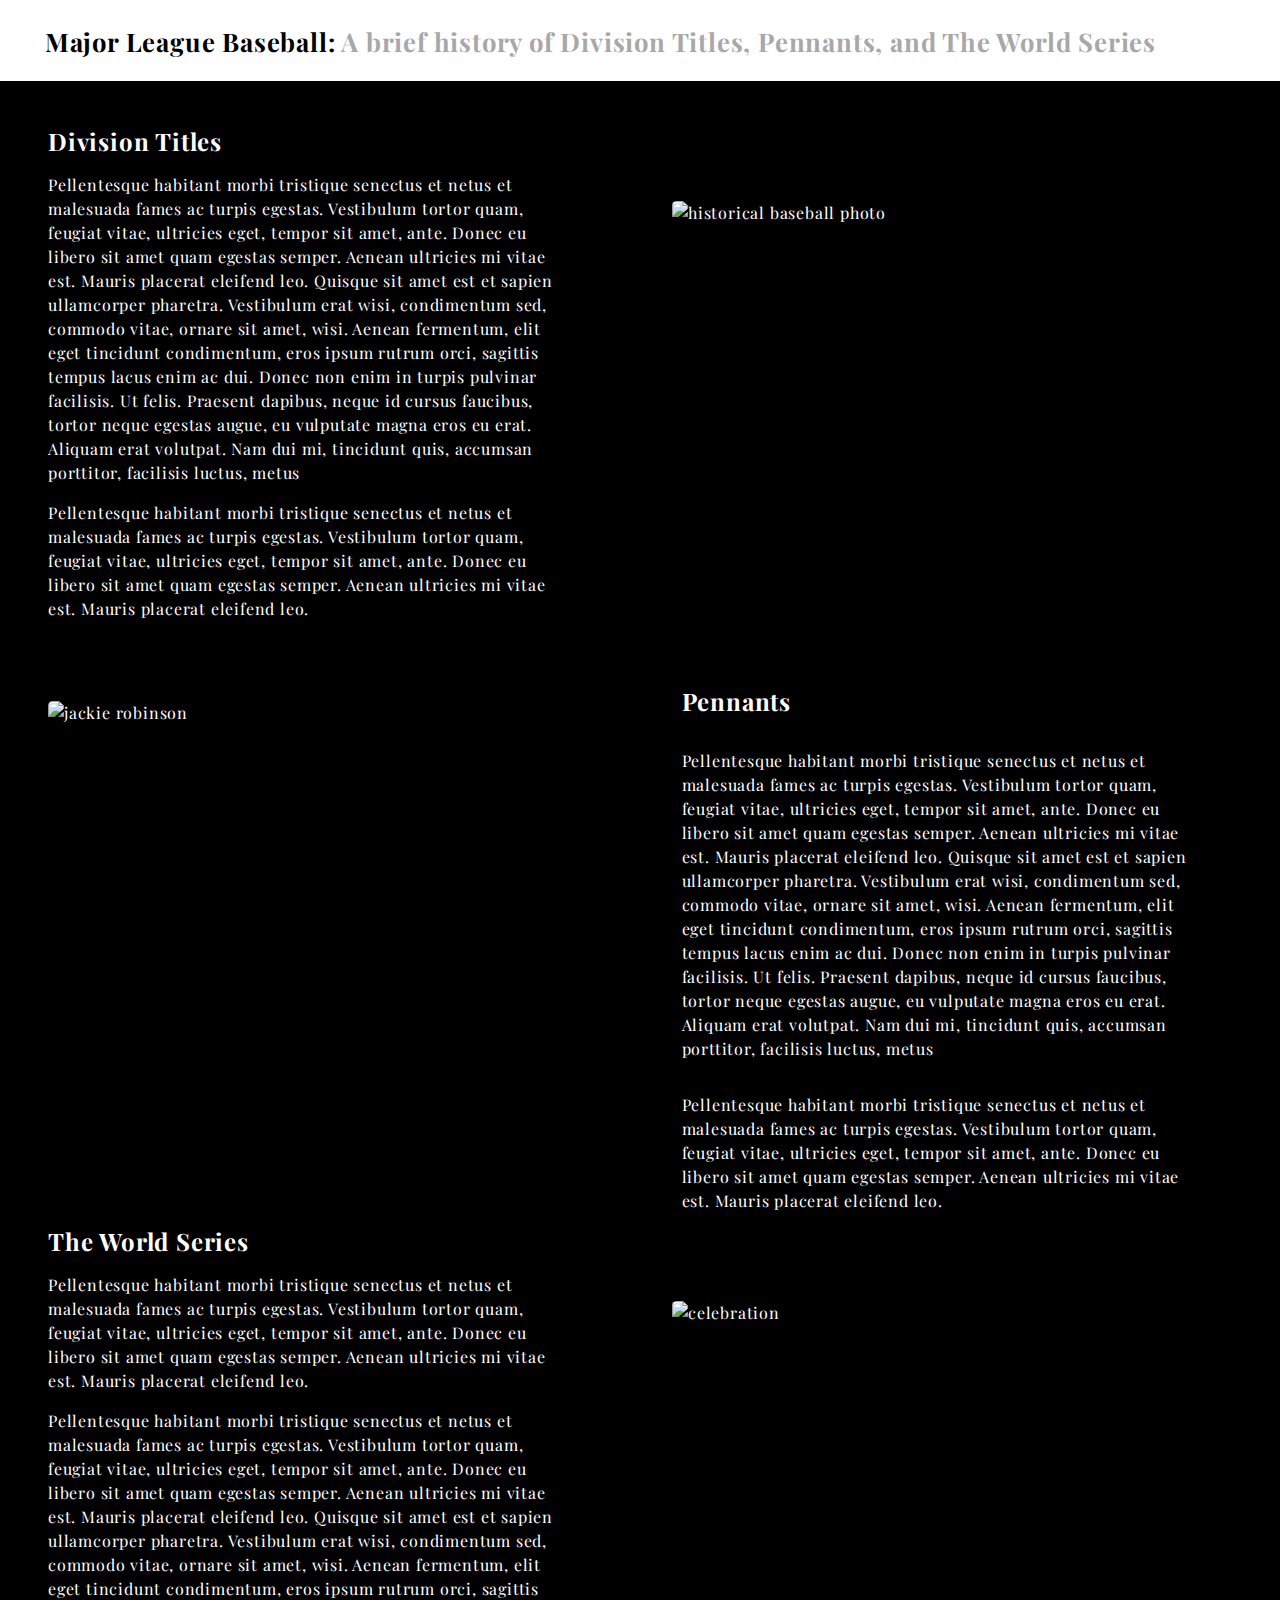
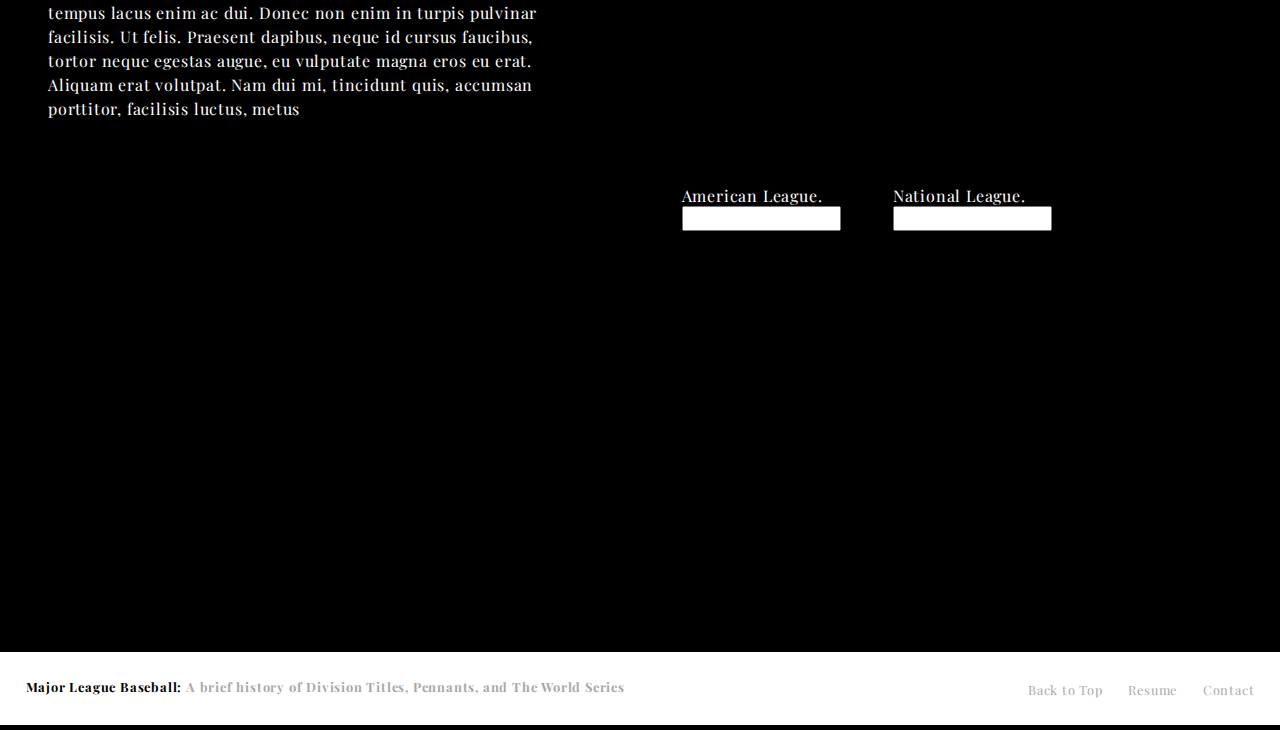
==== mlb.html @ 856fcff3 "jquery works" ====
<!DOCTYPE html>
<html>
  <head>
    <title>Mlb A brief history</title>
    <link rel='stylesheet' href='css/normalize.css'>
    <link href='http://fonts.googleapis.com/css?family=Playfair+Display' rel='stylesheet' type='text/css'>
    <link rel='stylesheet' href='css/style.css'>
  </head>
  <body>
    <header id='top'>
      <h1>Major League Baseball: <span>A brief history of Division Titles, Pennants, and The World Series</span></h1>
    </header>
    <main>
      <section id='division'>
        <img class='align-right' src='http://static.businessinsider.com/image/4ffb1840ecad041549000007/image.jpg' alt='historical baseball photo'>
        <h2>Division Titles</h2>
        <p>Pellentesque habitant morbi tristique senectus et netus et malesuada fames ac turpis egestas. Vestibulum tortor quam, feugiat vitae, ultricies eget, tempor sit amet, ante. Donec eu libero sit amet quam egestas semper. Aenean ultricies mi vitae est. Mauris placerat eleifend leo. Quisque sit amet est et sapien ullamcorper pharetra. Vestibulum erat wisi, condimentum sed, commodo vitae, ornare sit amet, wisi. Aenean fermentum, elit eget tincidunt condimentum, eros ipsum rutrum orci, sagittis tempus lacus enim ac dui. Donec non enim in turpis pulvinar facilisis. Ut felis. Praesent dapibus, neque id cursus faucibus, tortor neque egestas augue, eu vulputate magna eros eu erat. Aliquam erat volutpat. Nam dui mi, tincidunt quis, accumsan porttitor, facilisis luctus, metus</p>
        <p>Pellentesque habitant morbi tristique senectus et netus et malesuada fames ac turpis egestas. Vestibulum tortor quam, feugiat vitae, ultricies eget, tempor sit amet, ante. Donec eu libero sit amet quam egestas semper. Aenean ultricies mi vitae est. Mauris placerat eleifend leo.</p>

      </section>
      <section id='pennant'>
        <img class='align-left' src='http://padresteve.files.wordpress.com/2010/01/jackie-robinson-stealing-home.jpg' alt='jackie robinson'>
        <h2>Pennants</h2>
        <p>Pellentesque habitant morbi tristique senectus et netus et malesuada fames ac turpis egestas. Vestibulum tortor quam, feugiat vitae, ultricies eget, tempor sit amet, ante. Donec eu libero sit amet quam egestas semper. Aenean ultricies mi vitae est. Mauris placerat eleifend leo. Quisque sit amet est et sapien ullamcorper pharetra. Vestibulum erat wisi, condimentum sed, commodo vitae, ornare sit amet, wisi. Aenean fermentum, elit eget tincidunt condimentum, eros ipsum rutrum orci, sagittis tempus lacus enim ac dui. Donec non enim in turpis pulvinar facilisis. Ut felis. Praesent dapibus, neque id cursus faucibus, tortor neque egestas augue, eu vulputate magna eros eu erat. Aliquam erat volutpat. Nam dui mi, tincidunt quis, accumsan porttitor, facilisis luctus, metus</p>
        <p>Pellentesque habitant morbi tristique senectus et netus et malesuada fames ac turpis egestas. Vestibulum tortor quam, feugiat vitae, ultricies eget, tempor sit amet, ante. Donec eu libero sit amet quam egestas semper. Aenean ultricies mi vitae est. Mauris placerat eleifend leo.</p>
      </section>
      <section id='series'>
        <img class='align-right' src='http://4.bp.blogspot.com/-RtaQOHAIdxI/UPjw9ChquQI/AAAAAAAAJlo/3IAEhrpZm4Q/s1600/628x471.jpg' alt='celebration'>
        <h2>The World Series</h2>
        <p>Pellentesque habitant morbi tristique senectus et netus et malesuada fames ac turpis egestas. Vestibulum tortor quam, feugiat vitae, ultricies eget, tempor sit amet, ante. Donec eu libero sit amet quam egestas semper. Aenean ultricies mi vitae est. Mauris placerat eleifend leo.</p>
        <p>Pellentesque habitant morbi tristique senectus et netus et malesuada fames ac turpis egestas. Vestibulum tortor quam, feugiat vitae, ultricies eget, tempor sit amet, ante. Donec eu libero sit amet quam egestas semper. Aenean ultricies mi vitae est. Mauris placerat eleifend leo. Quisque sit amet est et sapien ullamcorper pharetra. Vestibulum erat wisi, condimentum sed, commodo vitae, ornare sit amet, wisi. Aenean fermentum, elit eget tincidunt condimentum, eros ipsum rutrum orci, sagittis tempus lacus enim ac dui. Donec non enim in turpis pulvinar facilisis. Ut felis. Praesent dapibus, neque id cursus faucibus, tortor neque egestas augue, eu vulputate magna eros eu erat. Aliquam erat volutpat. Nam dui mi, tincidunt quis, accumsan porttitor, facilisis luctus, metus</p>
      </section>
      <section id='pics'>
        <form id='nl'>
          <label>National League.</label>
          <select id='american' name='team'>
            <option id='seattleMariners' data-name='Seattle Mariners' value='Mariners'>Seattle Mariners</option>
            <option id='oaklandAthletics' data-name='Oakland Athletics' value='Athletics'>Oakland Athletics</option>
            <option id='laAngels' data-name='Los Angeles Angels' value='Angels'>Los Angeles Angels</option>
            <option id='houstonAstros' data-name='Houston Astros' value='Astros'>Houston Astros</option>
            <option id='texasRangers' value='Rangers' data-name='Texas Rangers'>Texas Rangers</option>
            <option data-name='Detroit Tigers' value='Tigers'>Detroit Tigers</option>
            <option data-name='Kansas City Royals' value='Royals'>Kansas City Royals</option>
            <option data-name='Chicago White Sox' value='White Sox'>Chicago White Sox</option>
            <option data-name='Cleveland Indians' value='Indians'>Cleveland Indians</option>
            <option data-name='Minnesota Twins' value='Twins'>Minnesota Twins</option>
            <option data-name='Boston Red Sox' value='Red Sox'>Boston Red Sox</option>
            <option data-name='New York Yankees' value='Yankees'>New York Yankees</option>
            <option data-name='Toronto Blue Jays' value='Blue Jays'>Toronto Blue Jays</option>
            <option data-name='Tampa Bay Rays' value='Rays'>Tampa Bay Rays</option>
            <option data-name='Baltimore Orioles' value='Orioles'>Baltimore Orioles</option>
          </select>
        </form>
        <form id='al'>
          <label>American League.</label>
          <select id='american' name='team'>
            <option id='seattleMariners' data-name='Seattle Mariners' value='Mariners'>Seattle Mariners</option>
            <option id='oaklandAthletics' data-name='Oakland Athletics' value='Athletics'>Oakland Athletics</option>
            <option id='laAngels' data-name='Los Angeles Angels' value='Angels'>Los Angeles Angels</option>
            <option id='houstonAstros' data-name='Houston Astros' value='Astros'>Houston Astros</option>
            <option id='texasRangers' value='Rangers' data-name='Texas Rangers'>Texas Rangers</option>
            <option data-name='Detroit Tigers' value='Tigers'>Detroit Tigers</option>
            <option data-name='Kansas City Royals' value='Royals'>Kansas City Royals</option>
            <option data-name='Chicago White Sox' value='White Sox'>Chicago White Sox</option>
            <option data-name='Cleveland Indians' value='Indians'>Cleveland Indians</option>
            <option data-name='Minnesota Twins' value='Twins'>Minnesota Twins</option>
            <option data-name='Boston Red Sox' value='Red Sox'>Boston Red Sox</option>
            <option data-name='New York Yankees' value='Yankees'>New York Yankees</option>
            <option data-name='Toronto Blue Jays' value='Blue Jays'>Toronto Blue Jays</option>
            <option data-name='Tampa Bay Rays' value='Rays'>Tampa Bay Rays</option>
            <option data-name='Baltimore Orioles' value='Orioles'>Baltimore Orioles</option>
          </select>
        </form>
        <div><p class='textfield'></p></div>
      </section>
    </main>
    <footer>
      <h4><span>Major League Baseball:</span> A brief history of Division Titles, Pennants, and The World Series</h4>
      <ul>
        <li><a href='mailto:mcgough.dan@gmail.com'>Contact</a></li>
        <li><a href=''>Resume</a></li>
        <li><a href='#top'>Back to Top</a></li>
      </ul>
    </footer>
    <script src='jquery/jquery-1.11.2.js'></script>
    <script src='js/mlb.js'></script>
  </body>
</html?
---- css/style.css ----
* {
  box-sizing: border-box;
}

body {
  background-color: black;
  font-family: 'Playfair Display', serif;
  color: white;
  letter-spacing: .05em;
}

/* Header */

header {

  background-color: white;
  color: black;
  width: 100%;
  /*text-align: center;*/
  padding: .5em 0 0.5em 1.5em;
  font-size: .8em;
}
header h1 {
  padding-left: 1em;
}
span {
  color: #a7a8aa;
}

/* Main Sections */

#division,
#pennant,
#series {
  width: 90%;
  margin: 3em 3em 0 3em;
  clear: both;
  line-height: 1.5em;
}
#division h2,
#division p,
#series h2,
#series p {
  width: 45%;
}
#pennant h2,
#pennant p {
  float: right;
  width: 45%;
}
img.align-right {
  height: 25em;
  width: 30em;
  border-radius: 1%;
  float: right;
  margin-right: 3em;
  position: relative;
  top: 4.5em;
}
img.align-left {
  height: 30em;
  width: 30em;
  border-radius: 1%;
  float: left;
  position: relative;
  top: 2em;
}

/* Main Form */

#pics {
  width: 90%;
  padding: 3em 3em 0 3em;
}
#nl,
#al {
  width: 20%;
  float: right;
  /*margin: 10em 10em 10em 10em;*/
}
.textfield {
  /*border: 1px solid white;*/
  color: white;
  height: 25em;
  width: 30em;
  padding-top: 5em;
  padding-left: 5em;
}

/* Footer */

footer {
  background-color: white;
  color: #a7a8aa;
  width: 100%;
  padding: .75em 0 1em 0;
  margin-top: 4em;
  font-size: .8em;
}
footer span {
  color: black;
}
footer h4 {
  width: 50%;
  margin-left: 2em;
  clear: both;

}
footer li {
  display: inline;
  list-style: none;
  margin-right: 2em;
  float: right;
  position: relative;
  bottom: 2.5em;
}
footer a {
  text-decoration: none;
  color: #a7a8aa;
}
footer a:hover {
  color: black;
}
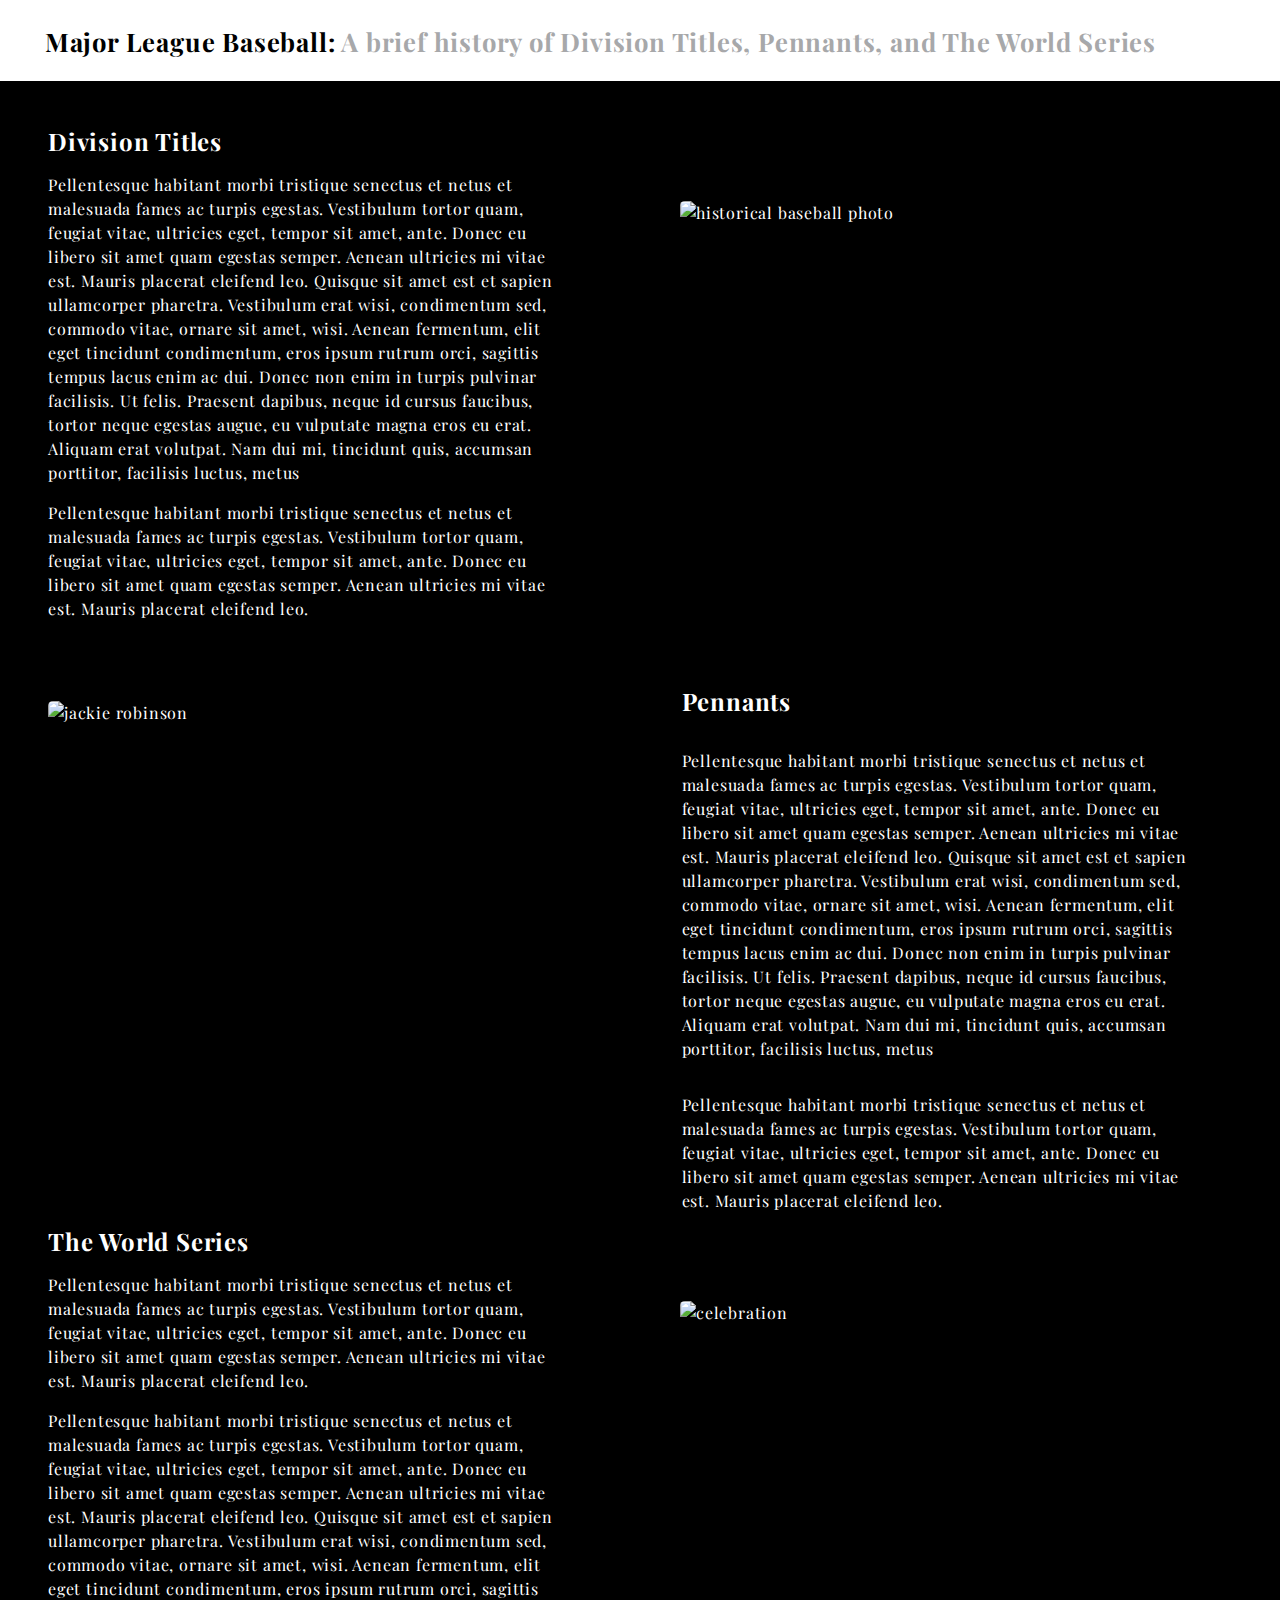
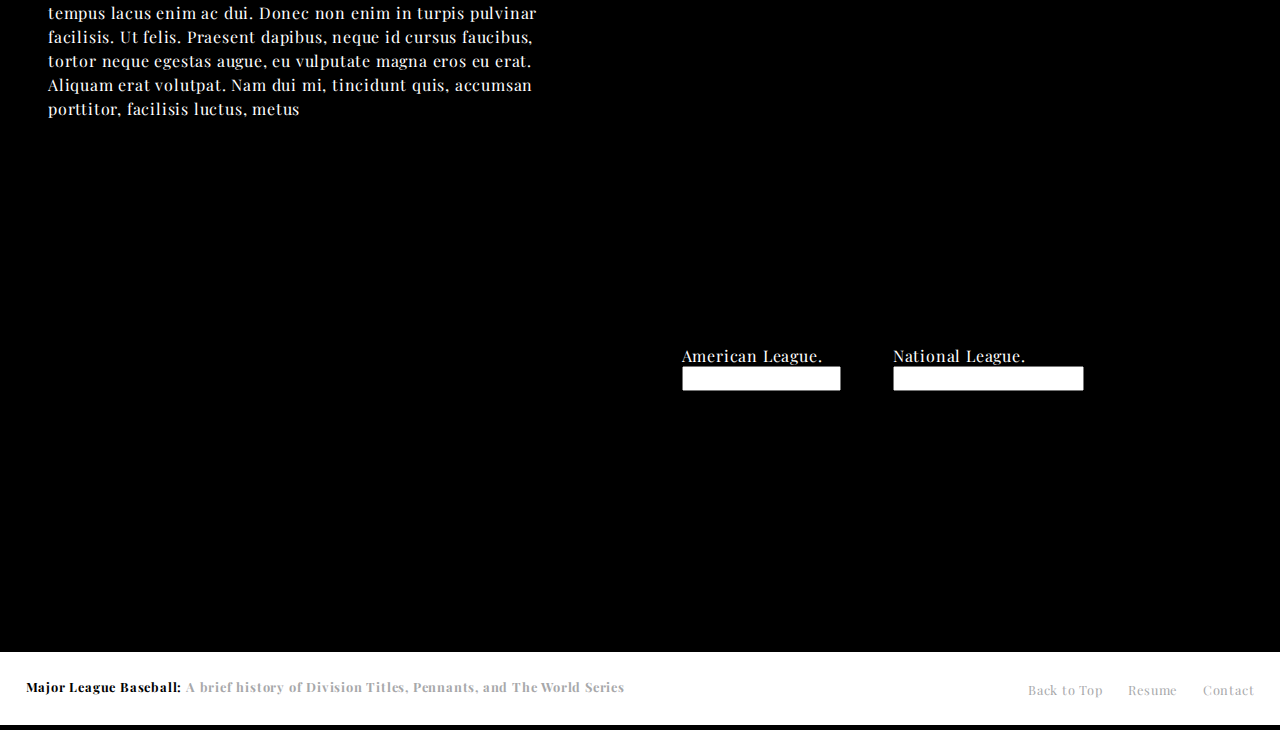
==== commit 6bdae0e5: "Jquery works,Teams added" ====
--- a/mlb.html
+++ b/mlb.html
@@ -33,22 +33,22 @@
       <section id='pics'>
         <form id='nl'>
           <label>National League.</label>
-          <select id='american' name='team'>
-            <option id='seattleMariners' data-name='Seattle Mariners' value='Mariners'>Seattle Mariners</option>
-            <option id='oaklandAthletics' data-name='Oakland Athletics' value='Athletics'>Oakland Athletics</option>
-            <option id='laAngels' data-name='Los Angeles Angels' value='Angels'>Los Angeles Angels</option>
-            <option id='houstonAstros' data-name='Houston Astros' value='Astros'>Houston Astros</option>
-            <option id='texasRangers' value='Rangers' data-name='Texas Rangers'>Texas Rangers</option>
-            <option data-name='Detroit Tigers' value='Tigers'>Detroit Tigers</option>
-            <option data-name='Kansas City Royals' value='Royals'>Kansas City Royals</option>
-            <option data-name='Chicago White Sox' value='White Sox'>Chicago White Sox</option>
-            <option data-name='Cleveland Indians' value='Indians'>Cleveland Indians</option>
-            <option data-name='Minnesota Twins' value='Twins'>Minnesota Twins</option>
-            <option data-name='Boston Red Sox' value='Red Sox'>Boston Red Sox</option>
-            <option data-name='New York Yankees' value='Yankees'>New York Yankees</option>
-            <option data-name='Toronto Blue Jays' value='Blue Jays'>Toronto Blue Jays</option>
-            <option data-name='Tampa Bay Rays' value='Rays'>Tampa Bay Rays</option>
-            <option data-name='Baltimore Orioles' value='Orioles'>Baltimore Orioles</option>
+          <select id='national' name='team'>
+            <option data-name='Los Angeles Dodgers' value='Dodgers'>Los Angeles Dodgers</option>
+            <option data-name='San Francisco Giants' value='Giants'>San Francisco Giants</option>
+            <option data-name='San Diego Pagres' value='Padres'>San Diego Padres</option>
+            <option data-name='Arizona Diamondbacks' value='Diamonbacks'>Arizona Diamondbacks</option>
+            <option data-name='Colorado Rockies' value='Rockies'>Colorado Rockies</option>
+            <option data-name='St Louis Cardinals' value='Cardinals'>St Louis Cardinals</option>
+            <option data-name='Milwaukee Brewers' value='Brewers'>Milwaukee Brewers</option>
+            <option data-name='Chicago Cubs' value='Cubs'>Chicago Cubs</option>
+            <option data-name='Cincinnatee Reds' value='Reds'>Cincinnatee Reds</option>
+            <option data-name='Pittsburgh Pirates' value='Pirates'>Pittsburgh Pirates</option>
+            <option data-name='Washington Nationals' value='Nationals'>Washington Nationals</option>
+            <option data-name='New York Mets' value='Mets'>New York Mets</option>
+            <option data-name='Atlanta Braves' value='Braves'>Atlanta Braves</option>
+            <option data-name='Philadelphia Phillies' value='Phillies'>Philadelphia Phillies</option>
+            <option data-name='Miami Marlins' value='Marlins'>Miami Marlins</option>
           </select>
         </form>
         <form id='al'>
@@ -66,7 +66,7 @@
             <option data-name='Minnesota Twins' value='Twins'>Minnesota Twins</option>
             <option data-name='Boston Red Sox' value='Red Sox'>Boston Red Sox</option>
             <option data-name='New York Yankees' value='Yankees'>New York Yankees</option>
-            <option data-name='Toronto Blue Jays' value='Blue Jays'>Toronto Blue Jays</option>
+            <option data-name='Atlanta Braves' value='Braves'>Atlanta Braves</option>
             <option data-name='Tampa Bay Rays' value='Rays'>Tampa Bay Rays</option>
             <option data-name='Baltimore Orioles' value='Orioles'>Baltimore Orioles</option>
           </select>
--- a/css/style.css
+++ b/css/style.css
@@ -53,7 +53,7 @@
   width: 30em;
   border-radius: 1%;
   float: right;
-  margin-right: 3em;
+  margin-right: 2.5em;
   position: relative;
   top: 4.5em;
 }
@@ -75,11 +75,11 @@
 #nl,
 #al {
   width: 20%;
+  padding-top: 10em;
   float: right;
   /*margin: 10em 10em 10em 10em;*/
 }
 .textfield {
-  /*border: 1px solid white;*/
   color: white;
   height: 25em;
   width: 30em;
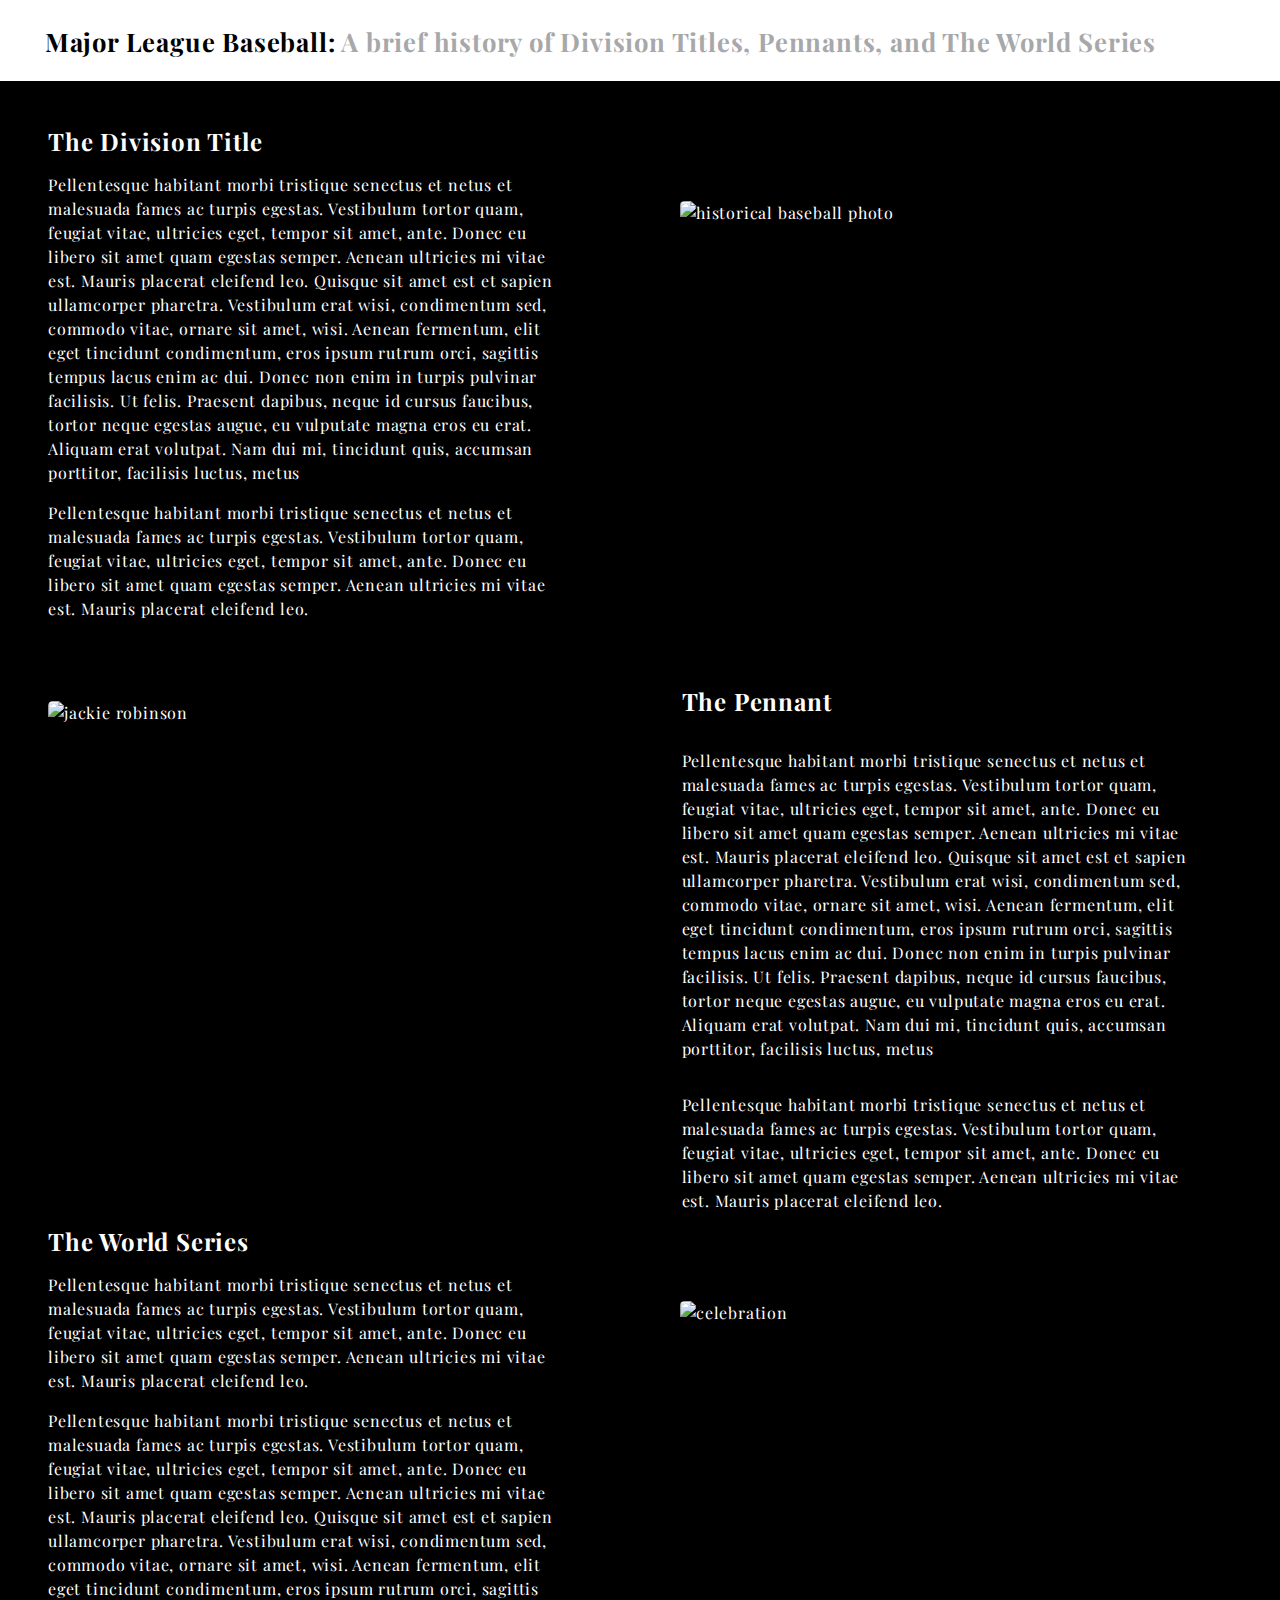
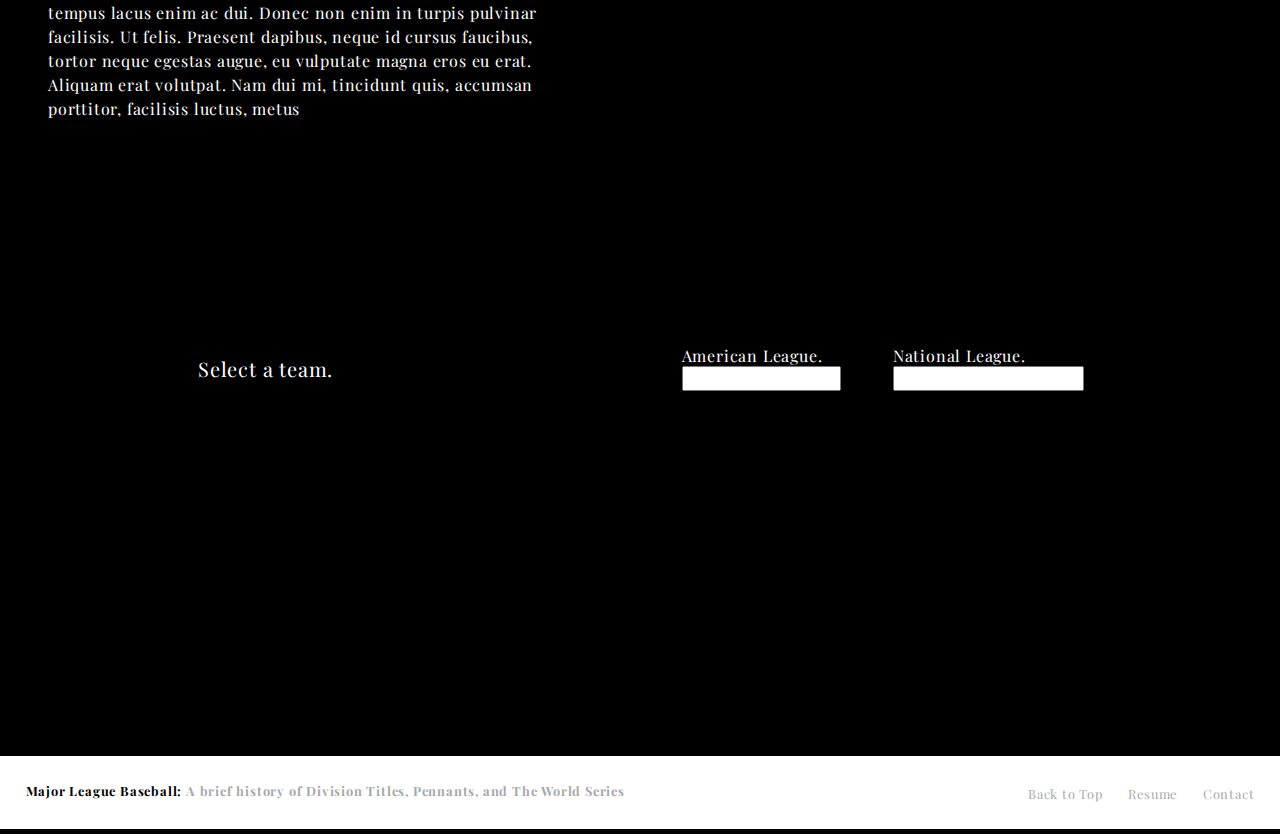
==== commit fb0386a6: "Finished, but not repsonsive and not imgs for jquery" ====
--- a/mlb.html
+++ b/mlb.html
@@ -13,14 +13,14 @@
     <main>
       <section id='division'>
         <img class='align-right' src='http://static.businessinsider.com/image/4ffb1840ecad041549000007/image.jpg' alt='historical baseball photo'>
-        <h2>Division Titles</h2>
+        <h2>The Division Title</h2>
         <p>Pellentesque habitant morbi tristique senectus et netus et malesuada fames ac turpis egestas. Vestibulum tortor quam, feugiat vitae, ultricies eget, tempor sit amet, ante. Donec eu libero sit amet quam egestas semper. Aenean ultricies mi vitae est. Mauris placerat eleifend leo. Quisque sit amet est et sapien ullamcorper pharetra. Vestibulum erat wisi, condimentum sed, commodo vitae, ornare sit amet, wisi. Aenean fermentum, elit eget tincidunt condimentum, eros ipsum rutrum orci, sagittis tempus lacus enim ac dui. Donec non enim in turpis pulvinar facilisis. Ut felis. Praesent dapibus, neque id cursus faucibus, tortor neque egestas augue, eu vulputate magna eros eu erat. Aliquam erat volutpat. Nam dui mi, tincidunt quis, accumsan porttitor, facilisis luctus, metus</p>
         <p>Pellentesque habitant morbi tristique senectus et netus et malesuada fames ac turpis egestas. Vestibulum tortor quam, feugiat vitae, ultricies eget, tempor sit amet, ante. Donec eu libero sit amet quam egestas semper. Aenean ultricies mi vitae est. Mauris placerat eleifend leo.</p>
 
       </section>
       <section id='pennant'>
         <img class='align-left' src='http://padresteve.files.wordpress.com/2010/01/jackie-robinson-stealing-home.jpg' alt='jackie robinson'>
-        <h2>Pennants</h2>
+        <h2>The Pennant</h2>
         <p>Pellentesque habitant morbi tristique senectus et netus et malesuada fames ac turpis egestas. Vestibulum tortor quam, feugiat vitae, ultricies eget, tempor sit amet, ante. Donec eu libero sit amet quam egestas semper. Aenean ultricies mi vitae est. Mauris placerat eleifend leo. Quisque sit amet est et sapien ullamcorper pharetra. Vestibulum erat wisi, condimentum sed, commodo vitae, ornare sit amet, wisi. Aenean fermentum, elit eget tincidunt condimentum, eros ipsum rutrum orci, sagittis tempus lacus enim ac dui. Donec non enim in turpis pulvinar facilisis. Ut felis. Praesent dapibus, neque id cursus faucibus, tortor neque egestas augue, eu vulputate magna eros eu erat. Aliquam erat volutpat. Nam dui mi, tincidunt quis, accumsan porttitor, facilisis luctus, metus</p>
         <p>Pellentesque habitant morbi tristique senectus et netus et malesuada fames ac turpis egestas. Vestibulum tortor quam, feugiat vitae, ultricies eget, tempor sit amet, ante. Donec eu libero sit amet quam egestas semper. Aenean ultricies mi vitae est. Mauris placerat eleifend leo.</p>
       </section>
@@ -30,19 +30,19 @@
         <p>Pellentesque habitant morbi tristique senectus et netus et malesuada fames ac turpis egestas. Vestibulum tortor quam, feugiat vitae, ultricies eget, tempor sit amet, ante. Donec eu libero sit amet quam egestas semper. Aenean ultricies mi vitae est. Mauris placerat eleifend leo.</p>
         <p>Pellentesque habitant morbi tristique senectus et netus et malesuada fames ac turpis egestas. Vestibulum tortor quam, feugiat vitae, ultricies eget, tempor sit amet, ante. Donec eu libero sit amet quam egestas semper. Aenean ultricies mi vitae est. Mauris placerat eleifend leo. Quisque sit amet est et sapien ullamcorper pharetra. Vestibulum erat wisi, condimentum sed, commodo vitae, ornare sit amet, wisi. Aenean fermentum, elit eget tincidunt condimentum, eros ipsum rutrum orci, sagittis tempus lacus enim ac dui. Donec non enim in turpis pulvinar facilisis. Ut felis. Praesent dapibus, neque id cursus faucibus, tortor neque egestas augue, eu vulputate magna eros eu erat. Aliquam erat volutpat. Nam dui mi, tincidunt quis, accumsan porttitor, facilisis luctus, metus</p>
       </section>
-      <section id='pics'>
+      <section id='champions'>
         <form id='nl'>
           <label>National League.</label>
           <select id='national' name='team'>
             <option data-name='Los Angeles Dodgers' value='Dodgers'>Los Angeles Dodgers</option>
             <option data-name='San Francisco Giants' value='Giants'>San Francisco Giants</option>
-            <option data-name='San Diego Pagres' value='Padres'>San Diego Padres</option>
+            <option data-name='San Diego Padres' value='Padres'>San Diego Padres</option>
             <option data-name='Arizona Diamondbacks' value='Diamonbacks'>Arizona Diamondbacks</option>
             <option data-name='Colorado Rockies' value='Rockies'>Colorado Rockies</option>
             <option data-name='St Louis Cardinals' value='Cardinals'>St Louis Cardinals</option>
             <option data-name='Milwaukee Brewers' value='Brewers'>Milwaukee Brewers</option>
             <option data-name='Chicago Cubs' value='Cubs'>Chicago Cubs</option>
-            <option data-name='Cincinnatee Reds' value='Reds'>Cincinnatee Reds</option>
+            <option data-name='Cincinnati Reds' value='Reds'>Cincinnati Reds</option>
             <option data-name='Pittsburgh Pirates' value='Pirates'>Pittsburgh Pirates</option>
             <option data-name='Washington Nationals' value='Nationals'>Washington Nationals</option>
             <option data-name='New York Mets' value='Mets'>New York Mets</option>
@@ -71,7 +71,9 @@
             <option data-name='Baltimore Orioles' value='Orioles'>Baltimore Orioles</option>
           </select>
         </form>
-        <div><p class='textfield'></p></div>
+        <div>
+          <p class='before'>Select a team.</p>
+        </div>
       </section>
     </main>
     <footer>
--- a/css/style.css
+++ b/css/style.css
@@ -27,7 +27,7 @@
   color: #a7a8aa;
 }
 
-/* Main Sections */
+/* Division, Pennant and Series Sections */
 
 #division,
 #pennant,
@@ -53,6 +53,7 @@
   width: 30em;
   border-radius: 1%;
   float: right;
+  padding-bottom: 2em;
   margin-right: 2.5em;
   position: relative;
   top: 4.5em;
@@ -66,9 +67,9 @@
   top: 2em;
 }
 
-/* Main Form */
+/* Champions Section */
 
-#pics {
+#champions {
   width: 90%;
   padding: 3em 3em 0 3em;
 }
@@ -77,14 +78,20 @@
   width: 20%;
   padding-top: 10em;
   float: right;
-  /*margin: 10em 10em 10em 10em;*/
 }
-.textfield {
+.before {
+  height: 25em;
+  width: 30em;
+  padding-top: 7.5em;
+  padding-left: 7.5em;
+  font-size: 1.25em;
+}
+.after {
   color: white;
   height: 25em;
   width: 30em;
-  padding-top: 5em;
-  padding-left: 5em;
+  padding-top: 3em;
+  padding-left: 1em;
 }
 
 /* Footer */
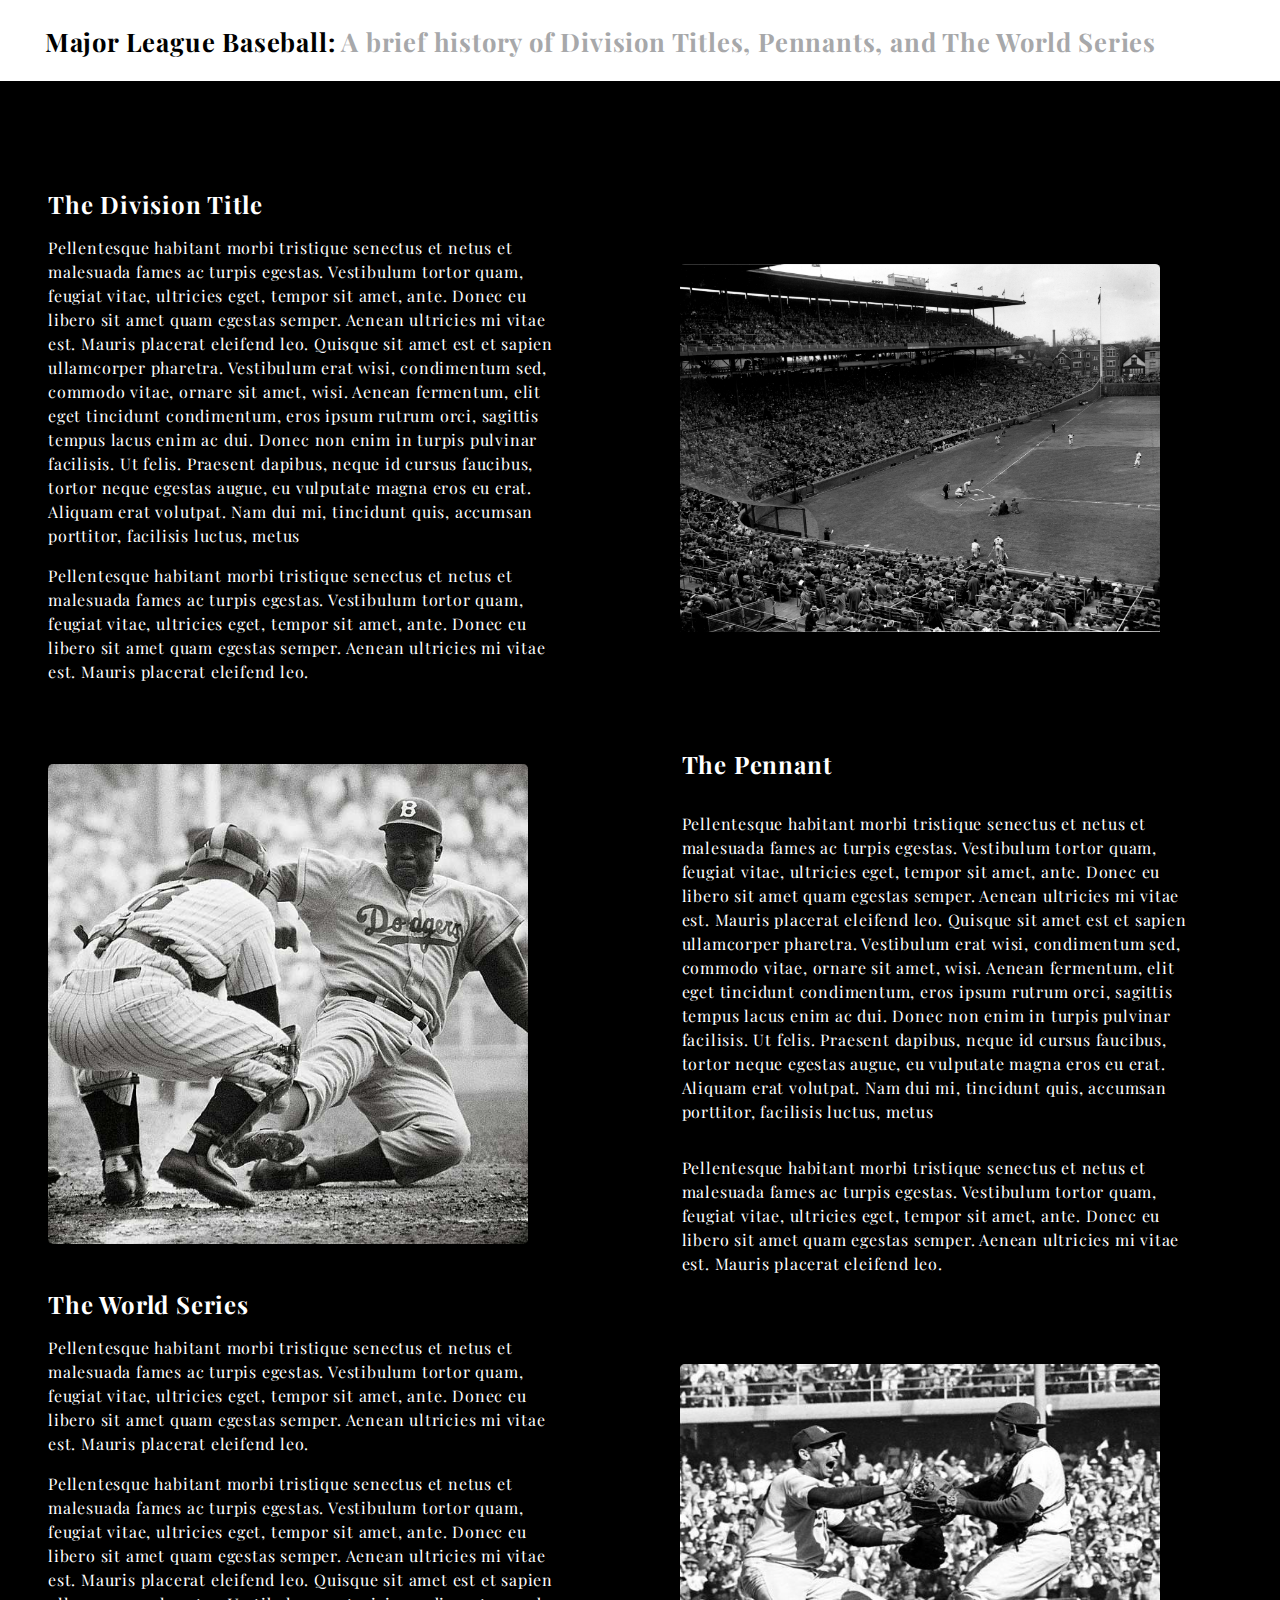
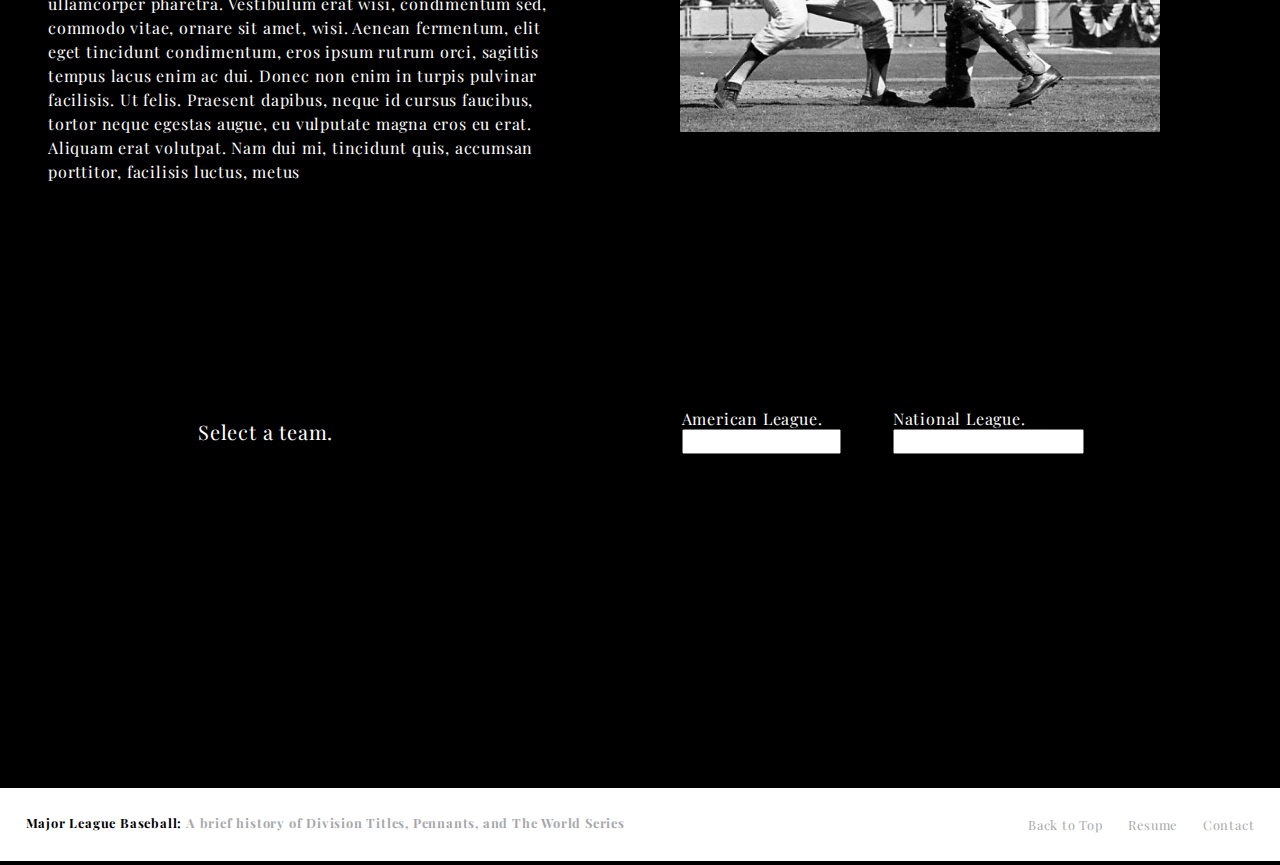
==== commit 2363683e: "Merge pull request #1 from mcgough/fixedheader" ====
--- a/mlb.html
+++ b/mlb.html
@@ -7,25 +7,25 @@
     <link rel='stylesheet' href='css/style.css'>
   </head>
   <body>
-    <header id='top'>
-      <h1>Major League Baseball: <span>A brief history of Division Titles, Pennants, and The World Series</span></h1>
+    <header>
+      <h1>Major League Baseball: <span>A brief history of <a href='#division'>Division Titles</a>, <a href='#pennant'>Pennants</a>, and <a href='#series'>The World Series</a></span></h1>
     </header>
     <main>
       <section id='division'>
-        <img class='align-right' src='http://static.businessinsider.com/image/4ffb1840ecad041549000007/image.jpg' alt='historical baseball photo'>
+        <img class='align-right' src='imgs/image.jpg' alt='historical baseball photo'>
         <h2>The Division Title</h2>
         <p>Pellentesque habitant morbi tristique senectus et netus et malesuada fames ac turpis egestas. Vestibulum tortor quam, feugiat vitae, ultricies eget, tempor sit amet, ante. Donec eu libero sit amet quam egestas semper. Aenean ultricies mi vitae est. Mauris placerat eleifend leo. Quisque sit amet est et sapien ullamcorper pharetra. Vestibulum erat wisi, condimentum sed, commodo vitae, ornare sit amet, wisi. Aenean fermentum, elit eget tincidunt condimentum, eros ipsum rutrum orci, sagittis tempus lacus enim ac dui. Donec non enim in turpis pulvinar facilisis. Ut felis. Praesent dapibus, neque id cursus faucibus, tortor neque egestas augue, eu vulputate magna eros eu erat. Aliquam erat volutpat. Nam dui mi, tincidunt quis, accumsan porttitor, facilisis luctus, metus</p>
         <p>Pellentesque habitant morbi tristique senectus et netus et malesuada fames ac turpis egestas. Vestibulum tortor quam, feugiat vitae, ultricies eget, tempor sit amet, ante. Donec eu libero sit amet quam egestas semper. Aenean ultricies mi vitae est. Mauris placerat eleifend leo.</p>
 
       </section>
       <section id='pennant'>
-        <img class='align-left' src='http://padresteve.files.wordpress.com/2010/01/jackie-robinson-stealing-home.jpg' alt='jackie robinson'>
+        <img class='align-left' src='imgs/jackie-robinson-stealing-home.jpg' alt='jackie robinson'>
         <h2>The Pennant</h2>
         <p>Pellentesque habitant morbi tristique senectus et netus et malesuada fames ac turpis egestas. Vestibulum tortor quam, feugiat vitae, ultricies eget, tempor sit amet, ante. Donec eu libero sit amet quam egestas semper. Aenean ultricies mi vitae est. Mauris placerat eleifend leo. Quisque sit amet est et sapien ullamcorper pharetra. Vestibulum erat wisi, condimentum sed, commodo vitae, ornare sit amet, wisi. Aenean fermentum, elit eget tincidunt condimentum, eros ipsum rutrum orci, sagittis tempus lacus enim ac dui. Donec non enim in turpis pulvinar facilisis. Ut felis. Praesent dapibus, neque id cursus faucibus, tortor neque egestas augue, eu vulputate magna eros eu erat. Aliquam erat volutpat. Nam dui mi, tincidunt quis, accumsan porttitor, facilisis luctus, metus</p>
         <p>Pellentesque habitant morbi tristique senectus et netus et malesuada fames ac turpis egestas. Vestibulum tortor quam, feugiat vitae, ultricies eget, tempor sit amet, ante. Donec eu libero sit amet quam egestas semper. Aenean ultricies mi vitae est. Mauris placerat eleifend leo.</p>
       </section>
       <section id='series'>
-        <img class='align-right' src='http://4.bp.blogspot.com/-RtaQOHAIdxI/UPjw9ChquQI/AAAAAAAAJlo/3IAEhrpZm4Q/s1600/628x471.jpg' alt='celebration'>
+        <img class='align-right' src='imgs/celebration.jpg' alt='celebration'>
         <h2>The World Series</h2>
         <p>Pellentesque habitant morbi tristique senectus et netus et malesuada fames ac turpis egestas. Vestibulum tortor quam, feugiat vitae, ultricies eget, tempor sit amet, ante. Donec eu libero sit amet quam egestas semper. Aenean ultricies mi vitae est. Mauris placerat eleifend leo.</p>
         <p>Pellentesque habitant morbi tristique senectus et netus et malesuada fames ac turpis egestas. Vestibulum tortor quam, feugiat vitae, ultricies eget, tempor sit amet, ante. Donec eu libero sit amet quam egestas semper. Aenean ultricies mi vitae est. Mauris placerat eleifend leo. Quisque sit amet est et sapien ullamcorper pharetra. Vestibulum erat wisi, condimentum sed, commodo vitae, ornare sit amet, wisi. Aenean fermentum, elit eget tincidunt condimentum, eros ipsum rutrum orci, sagittis tempus lacus enim ac dui. Donec non enim in turpis pulvinar facilisis. Ut felis. Praesent dapibus, neque id cursus faucibus, tortor neque egestas augue, eu vulputate magna eros eu erat. Aliquam erat volutpat. Nam dui mi, tincidunt quis, accumsan porttitor, facilisis luctus, metus</p>
@@ -54,11 +54,11 @@
         <form id='al'>
           <label>American League.</label>
           <select id='american' name='team'>
-            <option id='seattleMariners' data-name='Seattle Mariners' value='Mariners'>Seattle Mariners</option>
-            <option id='oaklandAthletics' data-name='Oakland Athletics' value='Athletics'>Oakland Athletics</option>
-            <option id='laAngels' data-name='Los Angeles Angels' value='Angels'>Los Angeles Angels</option>
-            <option id='houstonAstros' data-name='Houston Astros' value='Astros'>Houston Astros</option>
-            <option id='texasRangers' value='Rangers' data-name='Texas Rangers'>Texas Rangers</option>
+            <option data-name='Seattle Mariners' value='Mariners'>Seattle Mariners</option>
+            <option data-name='Oakland Athletics' value='Athletics'>Oakland Athletics</option>
+            <option data-name='Los Angeles Angels' value='Angels'>Los Angeles Angels</option>
+            <option data-name='Houston Astros' value='Astros'>Houston Astros</option>
+            <option value='Rangers' data-name='Texas Rangers'>Texas Rangers</option>
             <option data-name='Detroit Tigers' value='Tigers'>Detroit Tigers</option>
             <option data-name='Kansas City Royals' value='Royals'>Kansas City Royals</option>
             <option data-name='Chicago White Sox' value='White Sox'>Chicago White Sox</option>
@@ -81,7 +81,7 @@
       <ul>
         <li><a href='mailto:mcgough.dan@gmail.com'>Contact</a></li>
         <li><a href=''>Resume</a></li>
-        <li><a href='#top'>Back to Top</a></li>
+        <li><a href='#division'>Back to Top</a></li>
       </ul>
     </footer>
     <script src='jquery/jquery-1.11.2.js'></script>
--- a/css/style.css
+++ b/css/style.css
@@ -19,12 +19,21 @@
   /*text-align: center;*/
   padding: .5em 0 0.5em 1.5em;
   font-size: .8em;
+  position: fixed;
+  top: 0px;
+  z-index: 99;
 }
 header h1 {
   padding-left: 1em;
 }
 span {
   color: #a7a8aa;
+}
+
+/* Main */
+
+main {
+  margin-top: 12em;
 }
 
 /* Division, Pennant and Series Sections */
@@ -101,7 +110,7 @@
   color: #a7a8aa;
   width: 100%;
   padding: .75em 0 1em 0;
-  margin-top: 4em;
+  margin-top: 0em;
   font-size: .8em;
 }
 footer span {
@@ -121,11 +130,11 @@
   position: relative;
   bottom: 2.5em;
 }
-footer a {
+a {
   text-decoration: none;
   color: #a7a8aa;
 }
-footer a:hover {
+a:hover {
   color: black;
 }
 
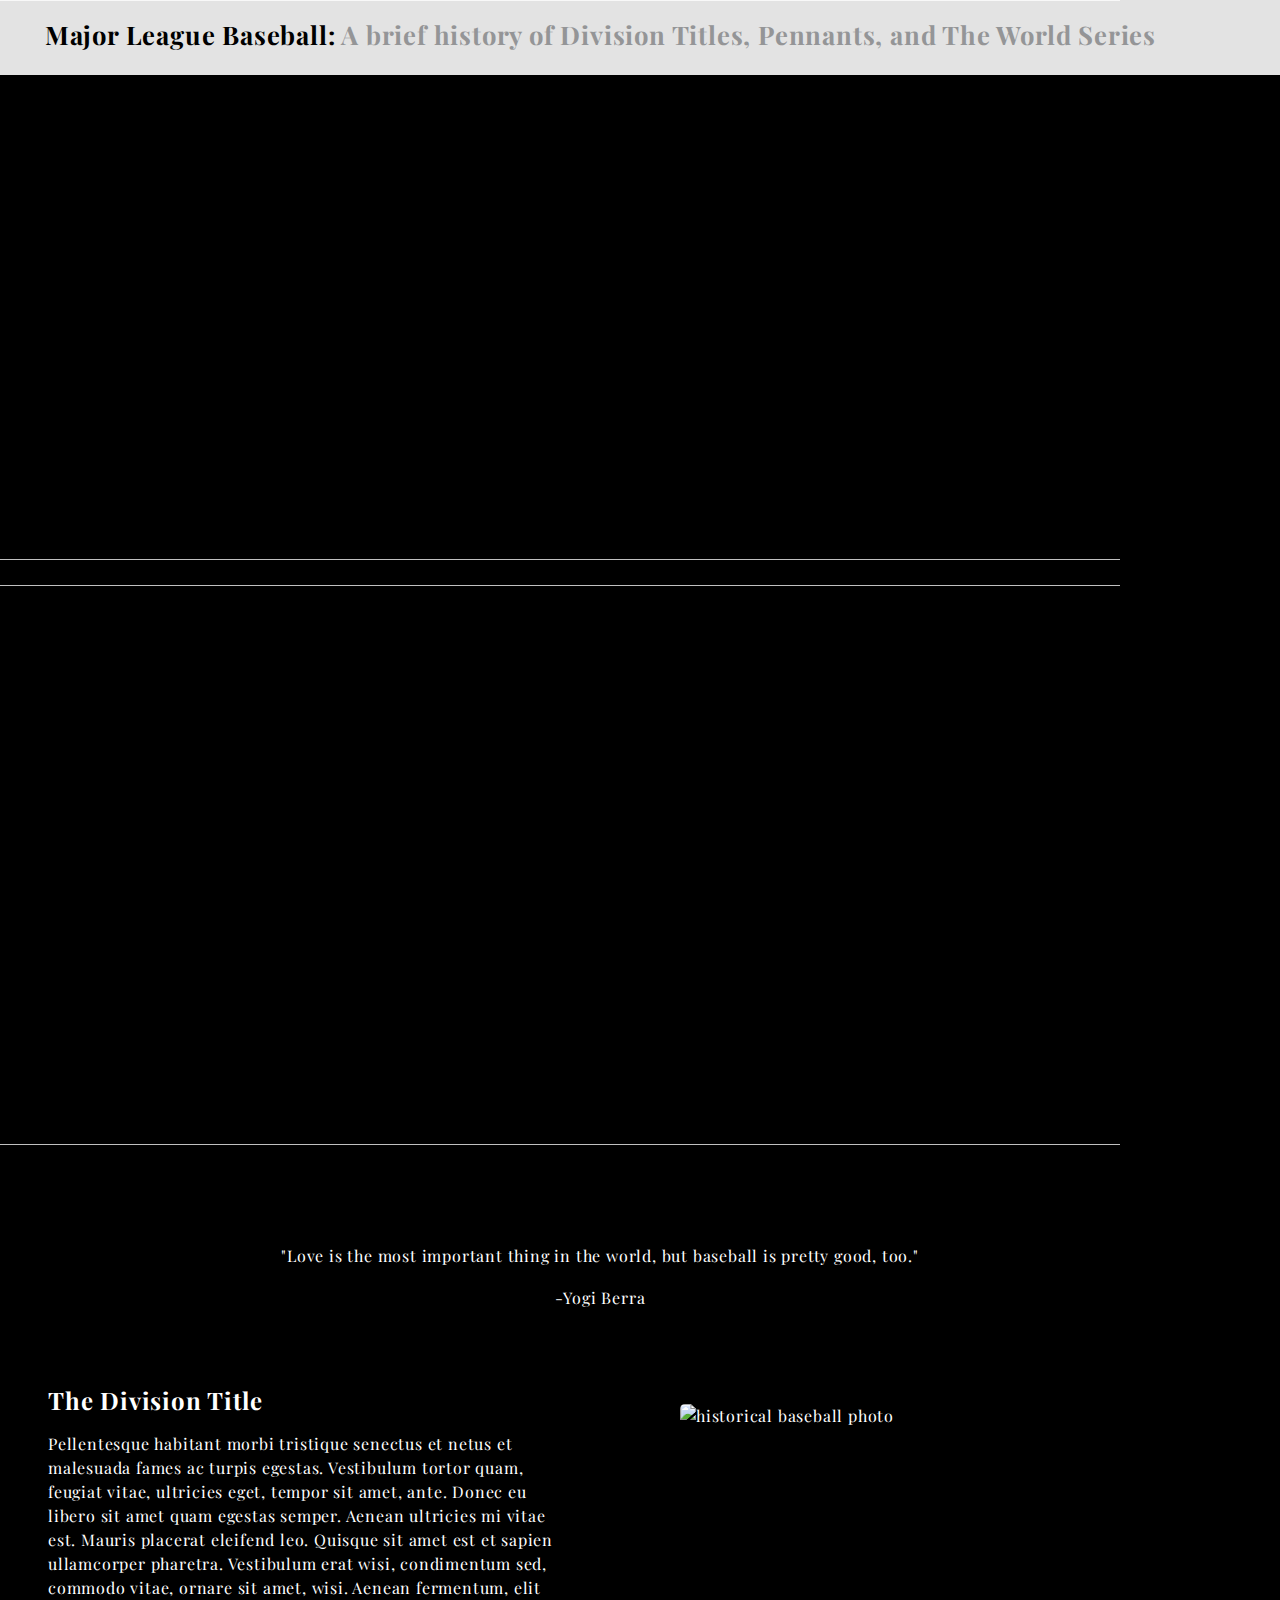
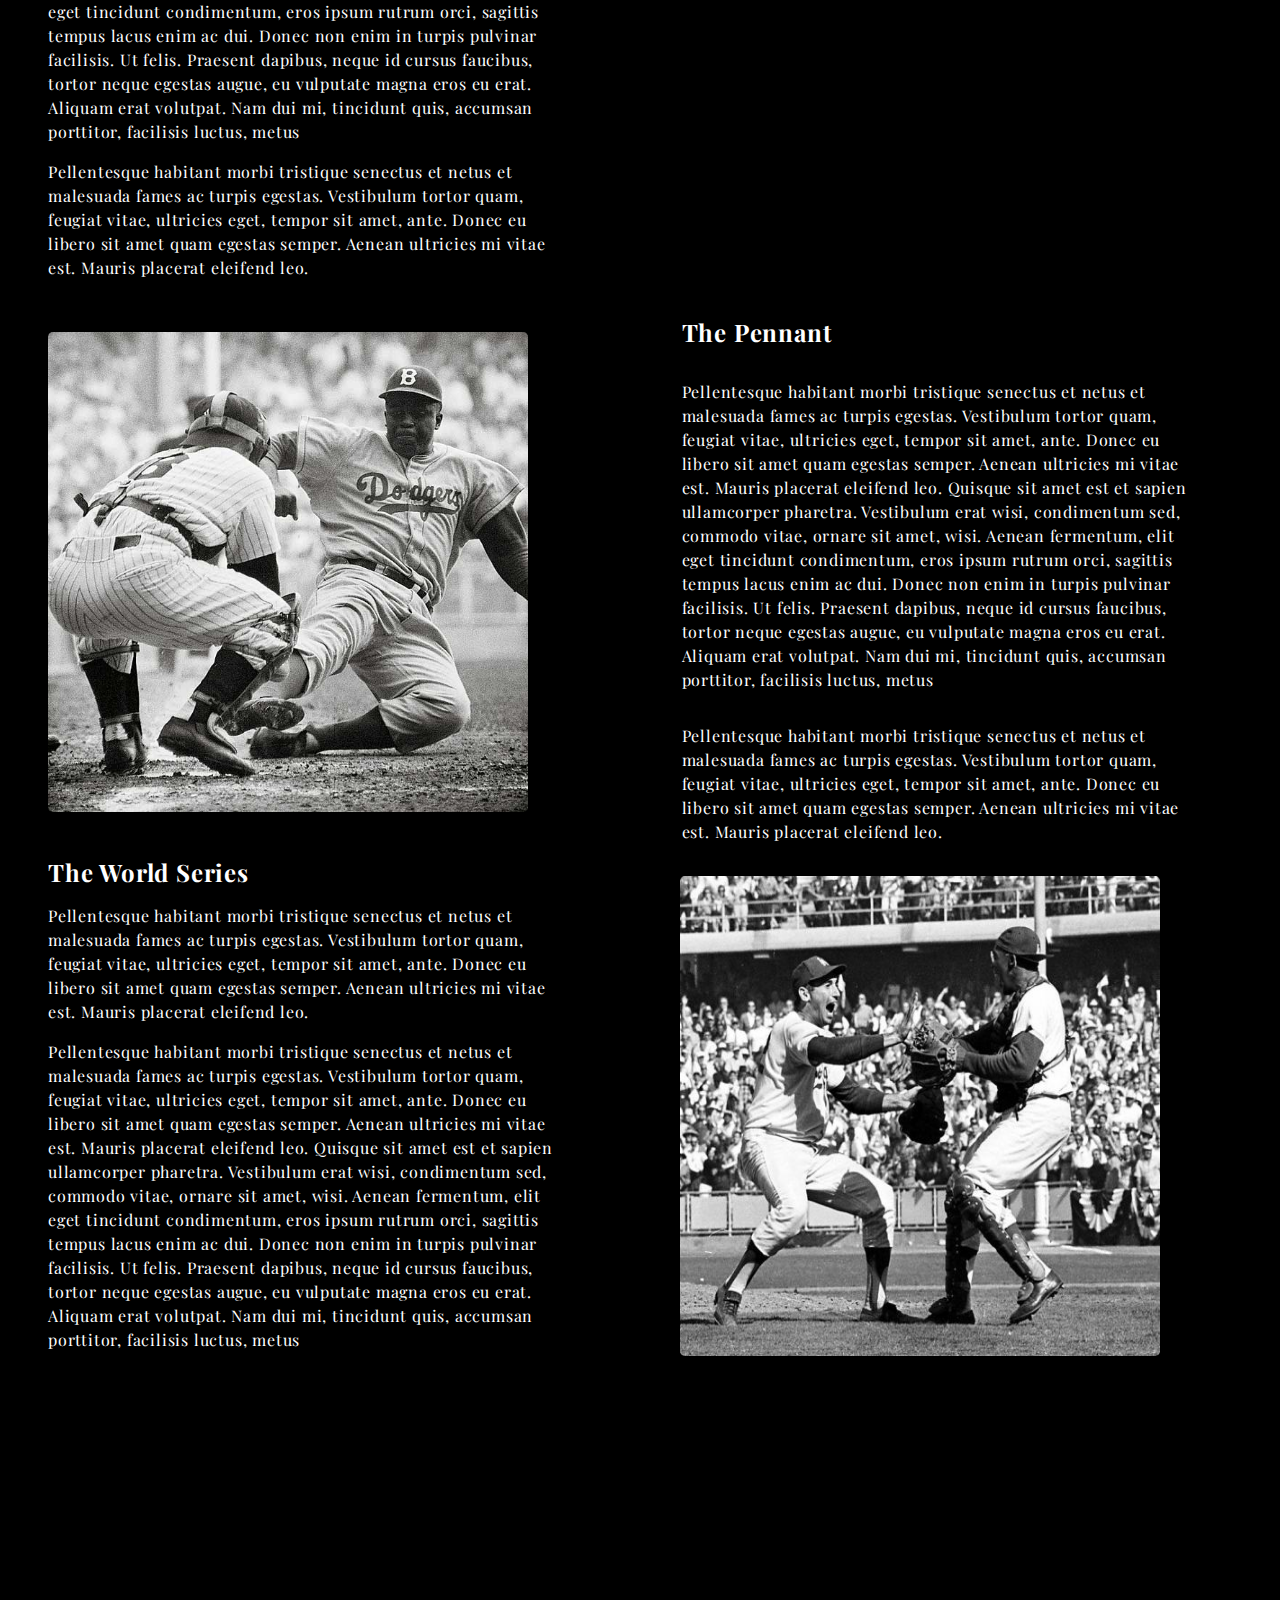
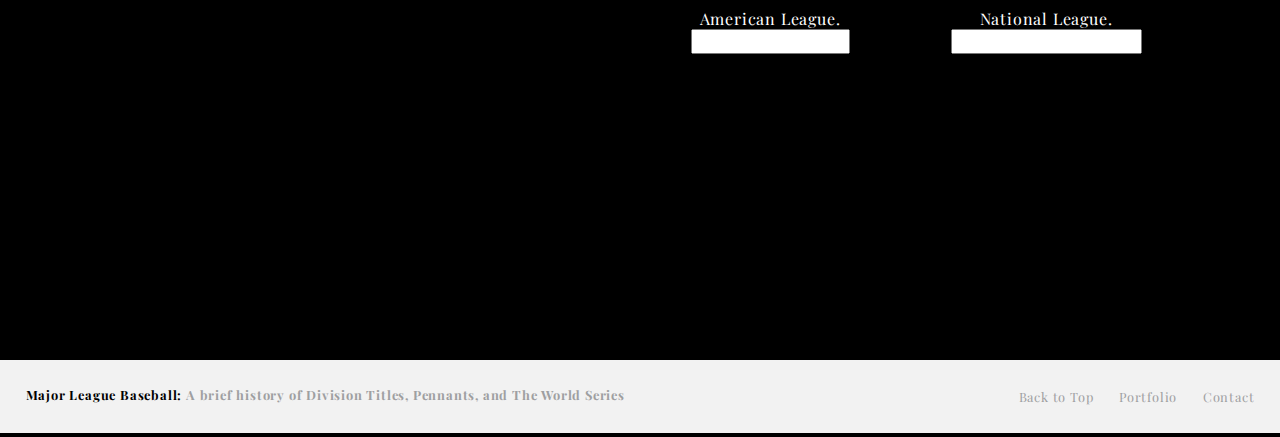
==== commit 169f0426: "Finshed except for header" ====
--- a/mlb.html
+++ b/mlb.html
@@ -7,12 +7,30 @@
     <link rel='stylesheet' href='css/style.css'>
   </head>
   <body>
+
+    <div class='banner'>
+      <ul>
+        <li>
+          <img src='http://hpef.us/wp-content/uploads/2009/01/brewer-02.jpg'>
+        </li>
+        <li>
+          <img src='https://dygr1fhak7ro7.cloudfront.net/panbw15s.jpg' alt='The Babe'>
+        </li>
+        <li>
+          <img src='https://latimesphoto.files.wordpress.com/2011/11/anniversary_027.jpg');
+>
+        </li>
+      </ul>
+    </div>
     <header>
       <h1>Major League Baseball: <span>A brief history of <a href='#division'>Division Titles</a>, <a href='#pennant'>Pennants</a>, and <a href='#series'>The World Series</a></span></h1>
     </header>
     <main>
+      <blockquote>
+        <p>"Love is the most important thing in the world, but baseball is pretty good, too."<br><br>-Yogi Berra<p>
+      </blockquote>
       <section id='division'>
-        <img class='align-right' src='imgs/image.jpg' alt='historical baseball photo'>
+        <img class='align-right' src='http://www.goldenagebaseballcards.com/hall-of-fame/imagesbig/Whitey-Ford.jpg' alt='historical baseball photo'>
         <h2>The Division Title</h2>
         <p>Pellentesque habitant morbi tristique senectus et netus et malesuada fames ac turpis egestas. Vestibulum tortor quam, feugiat vitae, ultricies eget, tempor sit amet, ante. Donec eu libero sit amet quam egestas semper. Aenean ultricies mi vitae est. Mauris placerat eleifend leo. Quisque sit amet est et sapien ullamcorper pharetra. Vestibulum erat wisi, condimentum sed, commodo vitae, ornare sit amet, wisi. Aenean fermentum, elit eget tincidunt condimentum, eros ipsum rutrum orci, sagittis tempus lacus enim ac dui. Donec non enim in turpis pulvinar facilisis. Ut felis. Praesent dapibus, neque id cursus faucibus, tortor neque egestas augue, eu vulputate magna eros eu erat. Aliquam erat volutpat. Nam dui mi, tincidunt quis, accumsan porttitor, facilisis luctus, metus</p>
         <p>Pellentesque habitant morbi tristique senectus et netus et malesuada fames ac turpis egestas. Vestibulum tortor quam, feugiat vitae, ultricies eget, tempor sit amet, ante. Donec eu libero sit amet quam egestas semper. Aenean ultricies mi vitae est. Mauris placerat eleifend leo.</p>
@@ -71,20 +89,20 @@
             <option data-name='Baltimore Orioles' value='Orioles'>Baltimore Orioles</option>
           </select>
         </form>
-        <div>
-          <p class='before'>Select a team.</p>
-        </div>
+        <div class='before'></div>
       </section>
     </main>
     <footer>
       <h4><span>Major League Baseball:</span> A brief history of Division Titles, Pennants, and The World Series</h4>
       <ul>
         <li><a href='mailto:mcgough.dan@gmail.com'>Contact</a></li>
-        <li><a href=''>Resume</a></li>
+        <li><a href=''>Portfolio</a></li>
         <li><a href='#division'>Back to Top</a></li>
       </ul>
     </footer>
     <script src='jquery/jquery-1.11.2.js'></script>
+    <script src="unslider/unslider.js"></script>
+    <script src='jquery/scroll.js'></script>
     <script src='js/mlb.js'></script>
   </body>
 </html?
--- a/css/style.css
+++ b/css/style.css
@@ -16,11 +16,12 @@
   background-color: white;
   color: black;
   width: 100%;
-  /*text-align: center;*/
+  opacity: .89;
   padding: .5em 0 0.5em 1.5em;
   font-size: .8em;
   position: fixed;
-  top: 0px;
+  top: -.5em;
+  /*top: 0px;*/
   z-index: 99;
 }
 header h1 {
@@ -28,12 +29,73 @@
 }
 span {
   color: #a7a8aa;
+  text-shadow: none;
+}
+
+/* Banner */
+.banner {
+  position: relative;
+  overflow: auto;
+  top: -1em;
+  right: 10em;
+}
+.banner li {
+  list-style: none;
+}
+.banner ul li {
+  float: left;
+}
+.banner img {
+  width: 90em;
+  height: 35em;
+  position: relative;
+
+}
+.banner h2 {
+  position: absolute
+  color: white;
+  z-index: 99;
+
+}
+.dots {
+  position: absolute;
+  left: 2.75em;
+  right: 0;
+  bottom: 20px;
+  text-align: center;
+}
+
+.dots li {
+  display: inline-block;
+  width: 10px;
+  height: 10px;
+  margin: 0 4px;
+  text-indent: -999em;
+  border: 2px solid #fff;
+  border-radius: 6px;
+  cursor: pointer;
+  opacity: .4;
+  -webkit-transition: background .5s, opacity .5s;
+  -moz-transition: background .5s, opacity .5s;
+  transition: background .5s, opacity .5s;
+}
+
+.dots li.active {
+  background: #fff;
+  opacity: 1;
 }
 
 /* Main */
 
 main {
-  margin-top: 12em;
+  margin-top: 5em;
+}
+
+blockquote {
+  text-align: center;
+  margin-bottom: 5em;
+  position: relative;
+  left: -2.5em;
 }
 
 /* Division, Pennant and Series Sections */
@@ -42,7 +104,7 @@
 #pennant,
 #series {
   width: 90%;
-  margin: 3em 3em 0 3em;
+  margin: 0em 3em 0 3em;
   clear: both;
   line-height: 1.5em;
 }
@@ -58,14 +120,14 @@
   width: 45%;
 }
 img.align-right {
-  height: 25em;
+  height: 30em;
   width: 30em;
   border-radius: 1%;
   float: right;
-  padding-bottom: 2em;
+  margin-bottom: 2em;
   margin-right: 2.5em;
   position: relative;
-  top: 4.5em;
+  top: 1em;
 }
 img.align-left {
   height: 30em;
@@ -74,40 +136,72 @@
   float: left;
   position: relative;
   top: 2em;
+  clear: right;
 }
 
 /* Champions Section */
 
 #champions {
   width: 90%;
-  padding: 3em 3em 0 3em;
-}
+  padding: 3em 3em 0 0em;
+  background-image: url('http://imgc.allpostersimages.com/images/P-473-488-90/75/7598/PV7F300Z/posters/baseball-joe-dimaggio-quote.jpg');
+  background-position: left;
+  background-repeat: no-repeat;
+  position: relative;
+  border-radius: 5%;
+  left: 5em;
+  bottom: 3em;
+}
+#champions p {
+  text-align: left;
+  text-shadow: 0px 3px 2px rgba(154, 147, 163, 1);
+  position: relative;
+  left: 2em;
+  top: 15.5em;
+
+}
+
 #nl,
 #al {
-  width: 20%;
-  padding-top: 10em;
-  float: right;
+  display: inline;
+  width: 25%;
+  padding-top: 15em;
+  float: right;
+}
+form {
+  text-align: center;
 }
 .before {
-  height: 25em;
-  width: 30em;
-  padding-top: 7.5em;
-  padding-left: 7.5em;
-  font-size: 1.25em;
+  height: 35em;
+  width: 38em;
+  margin-top: 3em;
+  margin-bottom: -4em;
+  /*padding-top: 0em;
+  padding-left: 0em;*/
+
+
 }
 .after {
   color: white;
-  height: 25em;
-  width: 30em;
-  padding-top: 3em;
-  padding-left: 1em;
-}
+  height: 35em;
+  width: 38em;
+  padding-top: .5em;
+  margin-top: 3em;
+  margin-bottom: -4em;
+
+ /*padding-top: 0em;
+  padding-left: 0em;*/
+}
+
+
+
 
 /* Footer */
 
 footer {
   background-color: white;
   color: #a7a8aa;
+  opacity: .95;
   width: 100%;
   padding: .75em 0 1em 0;
   margin-top: 0em;
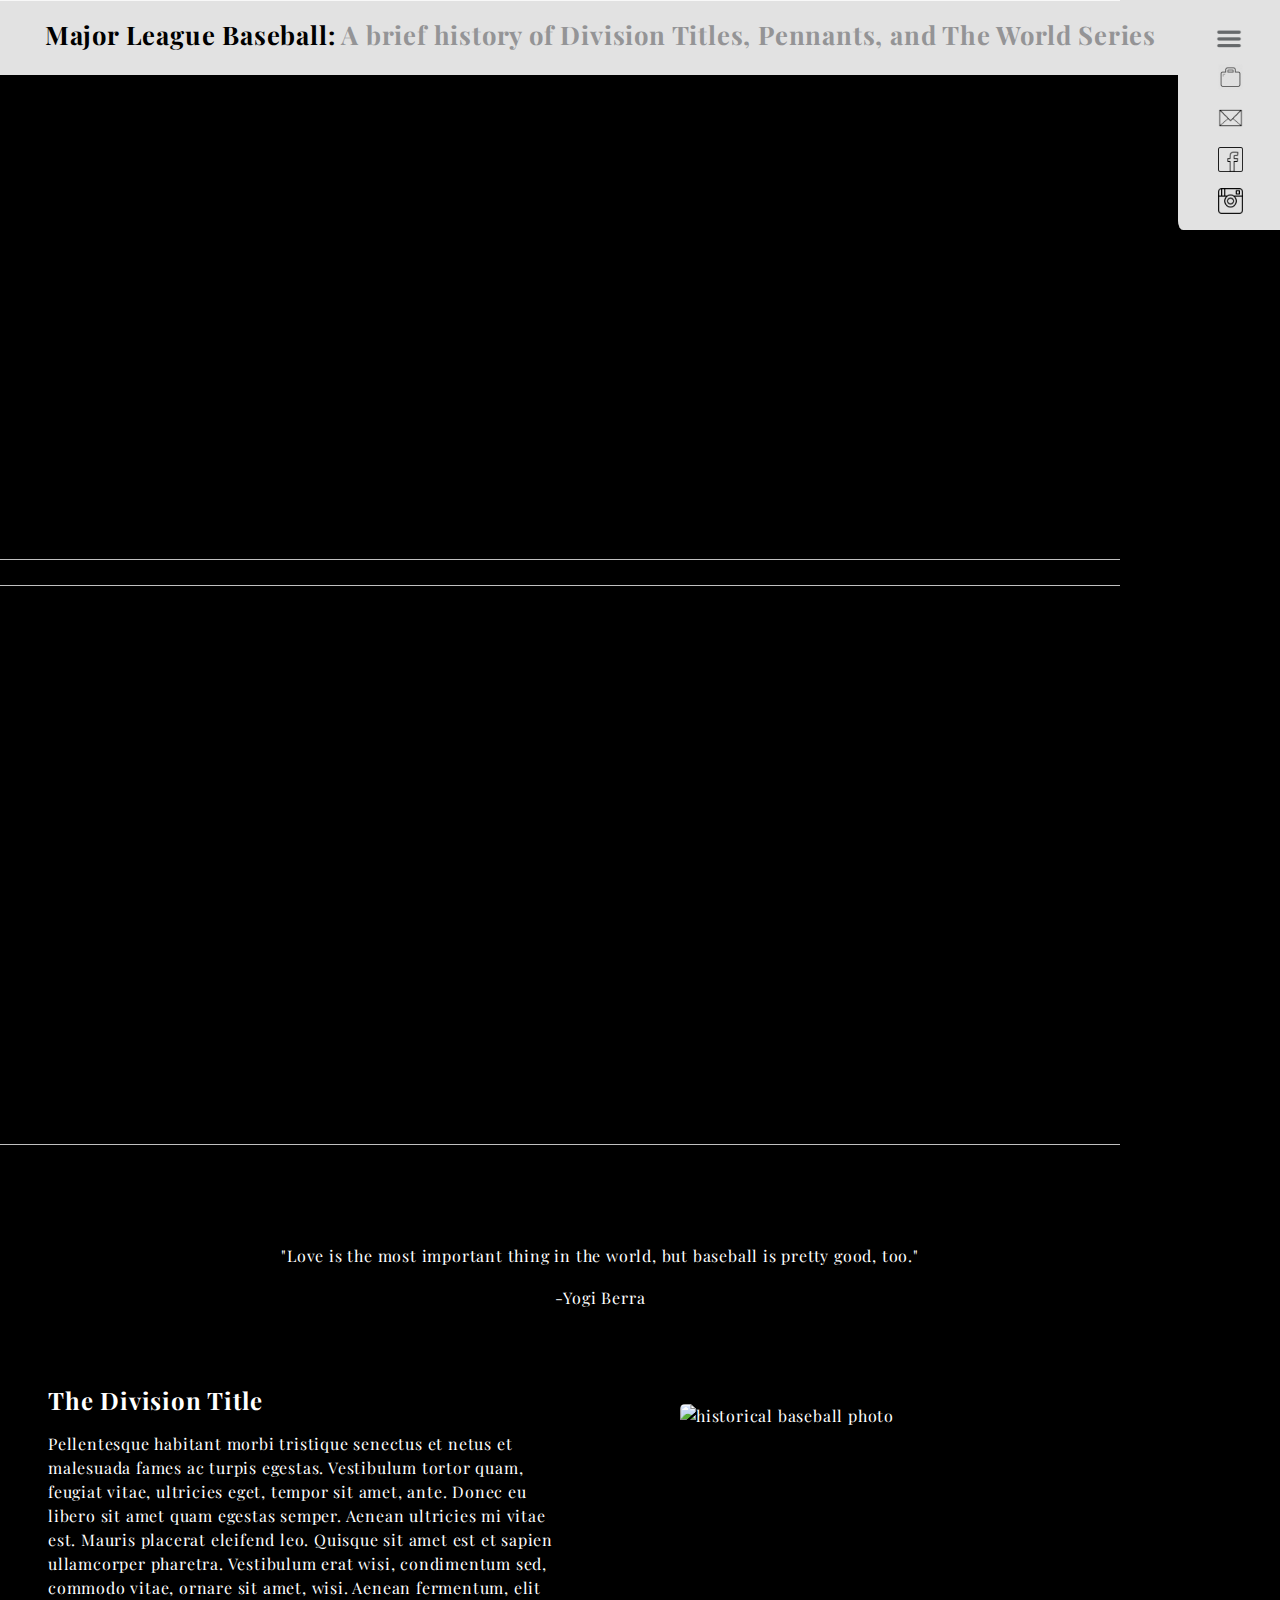
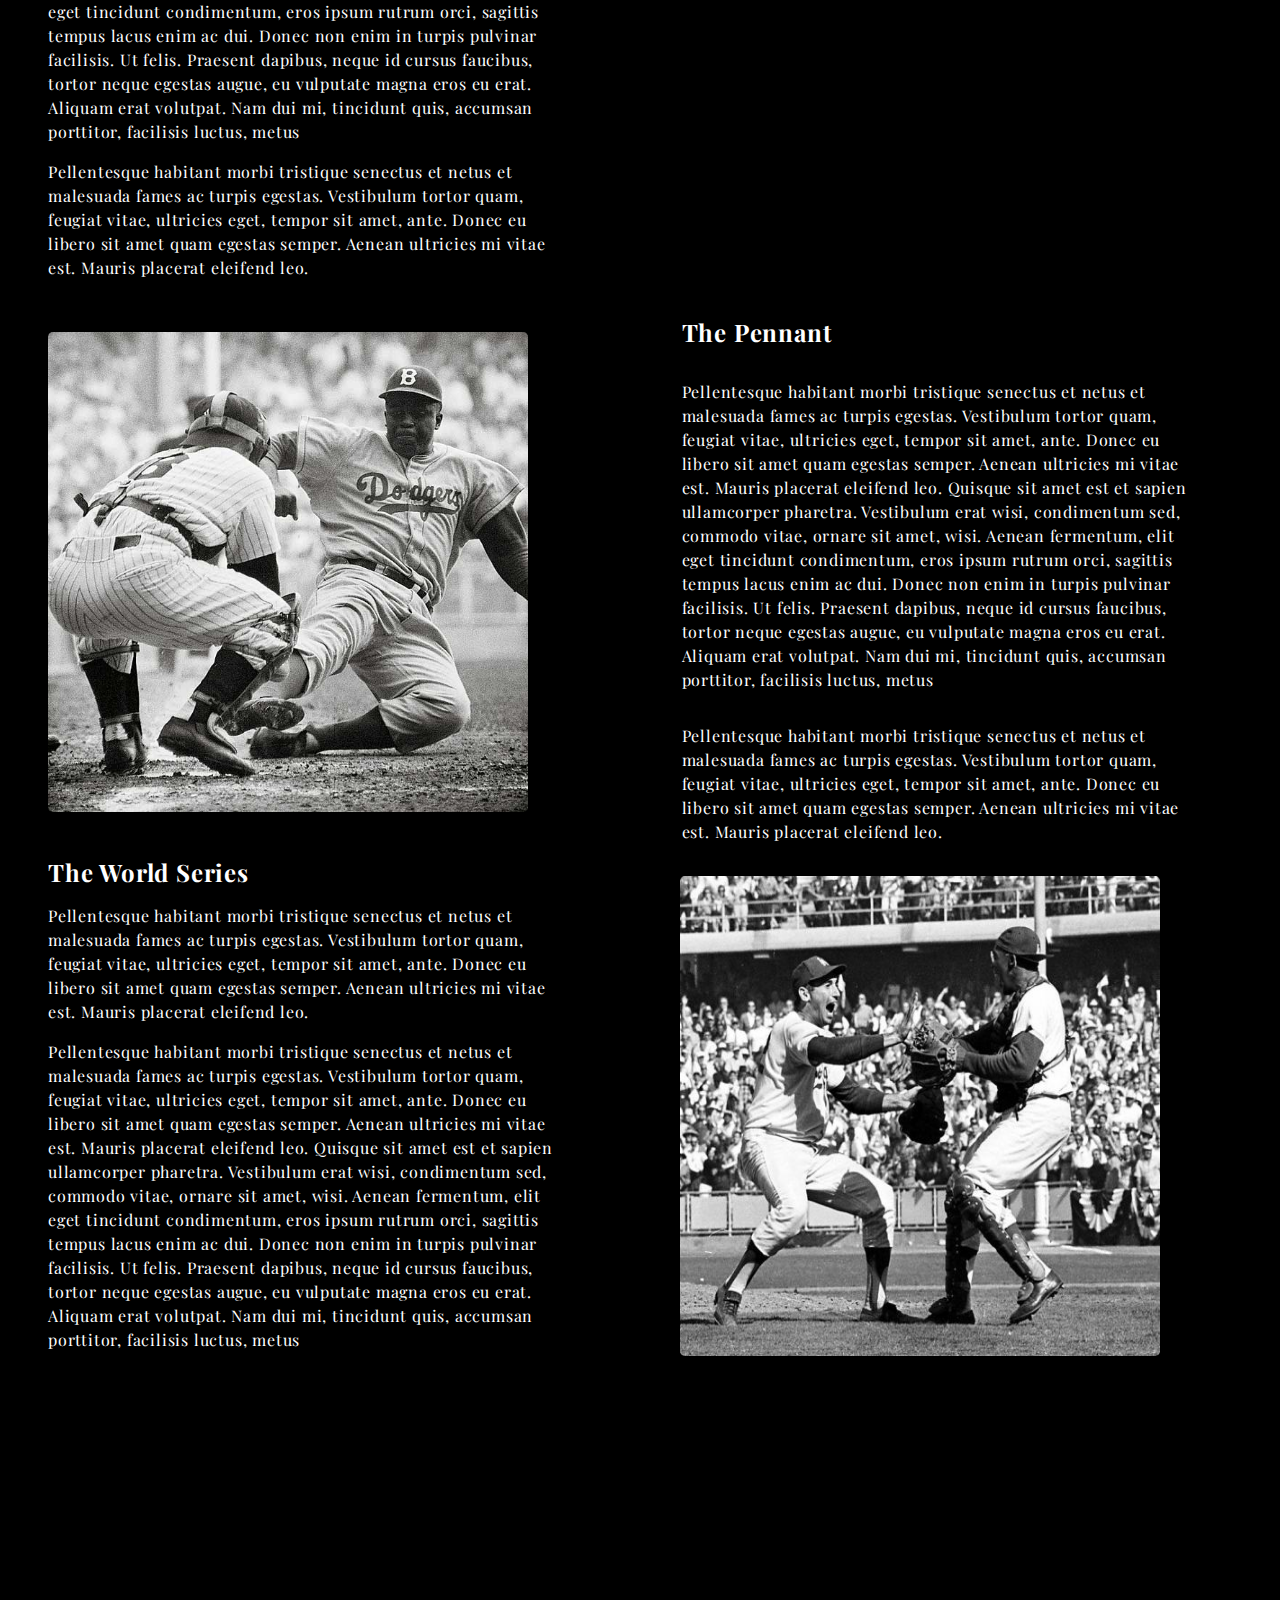
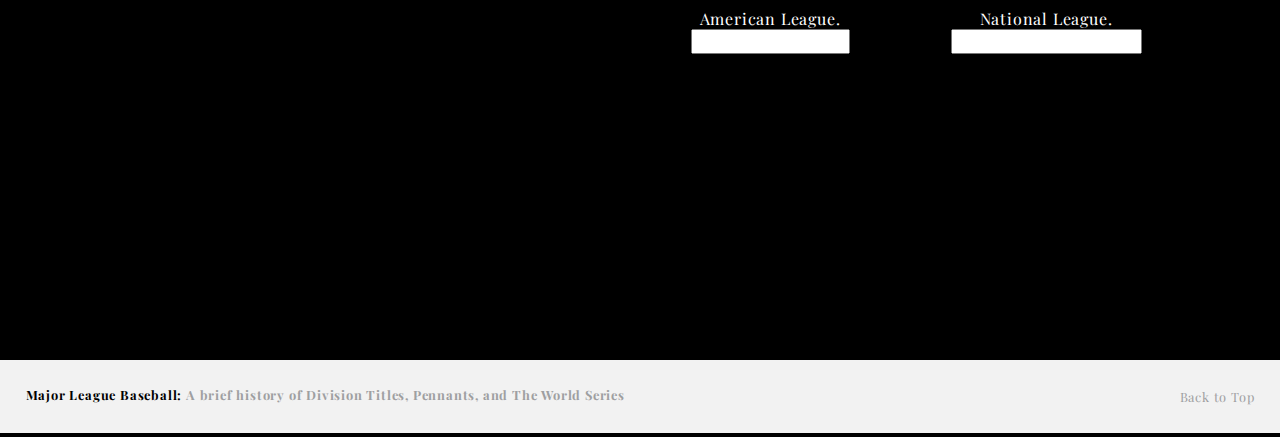
==== commit dfaf6044: "Drop down added" ====
--- a/mlb.html
+++ b/mlb.html
@@ -7,7 +7,7 @@
     <link rel='stylesheet' href='css/style.css'>
   </head>
   <body>
-
+    <div id='top'></div>
     <div class='banner'>
       <ul>
         <li>
@@ -17,13 +17,21 @@
           <img src='https://dygr1fhak7ro7.cloudfront.net/panbw15s.jpg' alt='The Babe'>
         </li>
         <li>
-          <img src='https://latimesphoto.files.wordpress.com/2011/11/anniversary_027.jpg');
->
+          <img src='https://latimesphoto.files.wordpress.com/2011/11/anniversary_027.jpg'>
         </li>
       </ul>
     </div>
     <header>
       <h1>Major League Baseball: <span>A brief history of <a href='#division'>Division Titles</a>, <a href='#pennant'>Pennants</a>, and <a href='#series'>The World Series</a></span></h1>
+      <div id='menu'>
+        <img src='imgs/dropdown.png'>
+      </div>
+      <ul id='dropdown'>
+        <li><img src='imgs/portfolio.png'></li>
+        <li><a href='mailto:mcgough.dan@gmail.com'><img src='imgs/email.png'></a></li>
+        <li><a href='https://www.facebook.com/mcgough.dan'><img src='imgs/facebook.png'></a></li>
+        <li><a href='http://instagram.com/dano_earl/'><img src='imgs/instagram.png'></a></li>
+      </ul>
     </header>
     <main>
       <blockquote>
@@ -95,9 +103,7 @@
     <footer>
       <h4><span>Major League Baseball:</span> A brief history of Division Titles, Pennants, and The World Series</h4>
       <ul>
-        <li><a href='mailto:mcgough.dan@gmail.com'>Contact</a></li>
-        <li><a href=''>Portfolio</a></li>
-        <li><a href='#division'>Back to Top</a></li>
+        <li><a href='#top'>Back to Top</a></li>
       </ul>
     </footer>
     <script src='jquery/jquery-1.11.2.js'></script>
--- a/css/style.css
+++ b/css/style.css
@@ -23,6 +23,7 @@
   top: -.5em;
   /*top: 0px;*/
   z-index: 99;
+
 }
 header h1 {
   padding-left: 1em;
@@ -30,6 +31,34 @@
 span {
   color: #a7a8aa;
   text-shadow: none;
+}
+#menu img {
+  color: #a7a8aa;
+  width: 2em;
+  height: 2em;
+  position: absolute;
+  top: 2.5em;
+  right: 3em;
+}
+#dropdown {
+  background: white;
+  opacity: 1;
+  width: 8%;
+  border-radius: 0 0 0 5%;
+  position: absolute;
+  top: 3.5em;
+  right: 0em;
+
+}
+#dropdown img {
+  width: 2em;
+  height: 2em;
+
+}
+#dropdown li {
+  list-style: none;
+  padding-right: 2em;
+  margin: 1em 0 1em 0;
 }
 
 /* Banner */
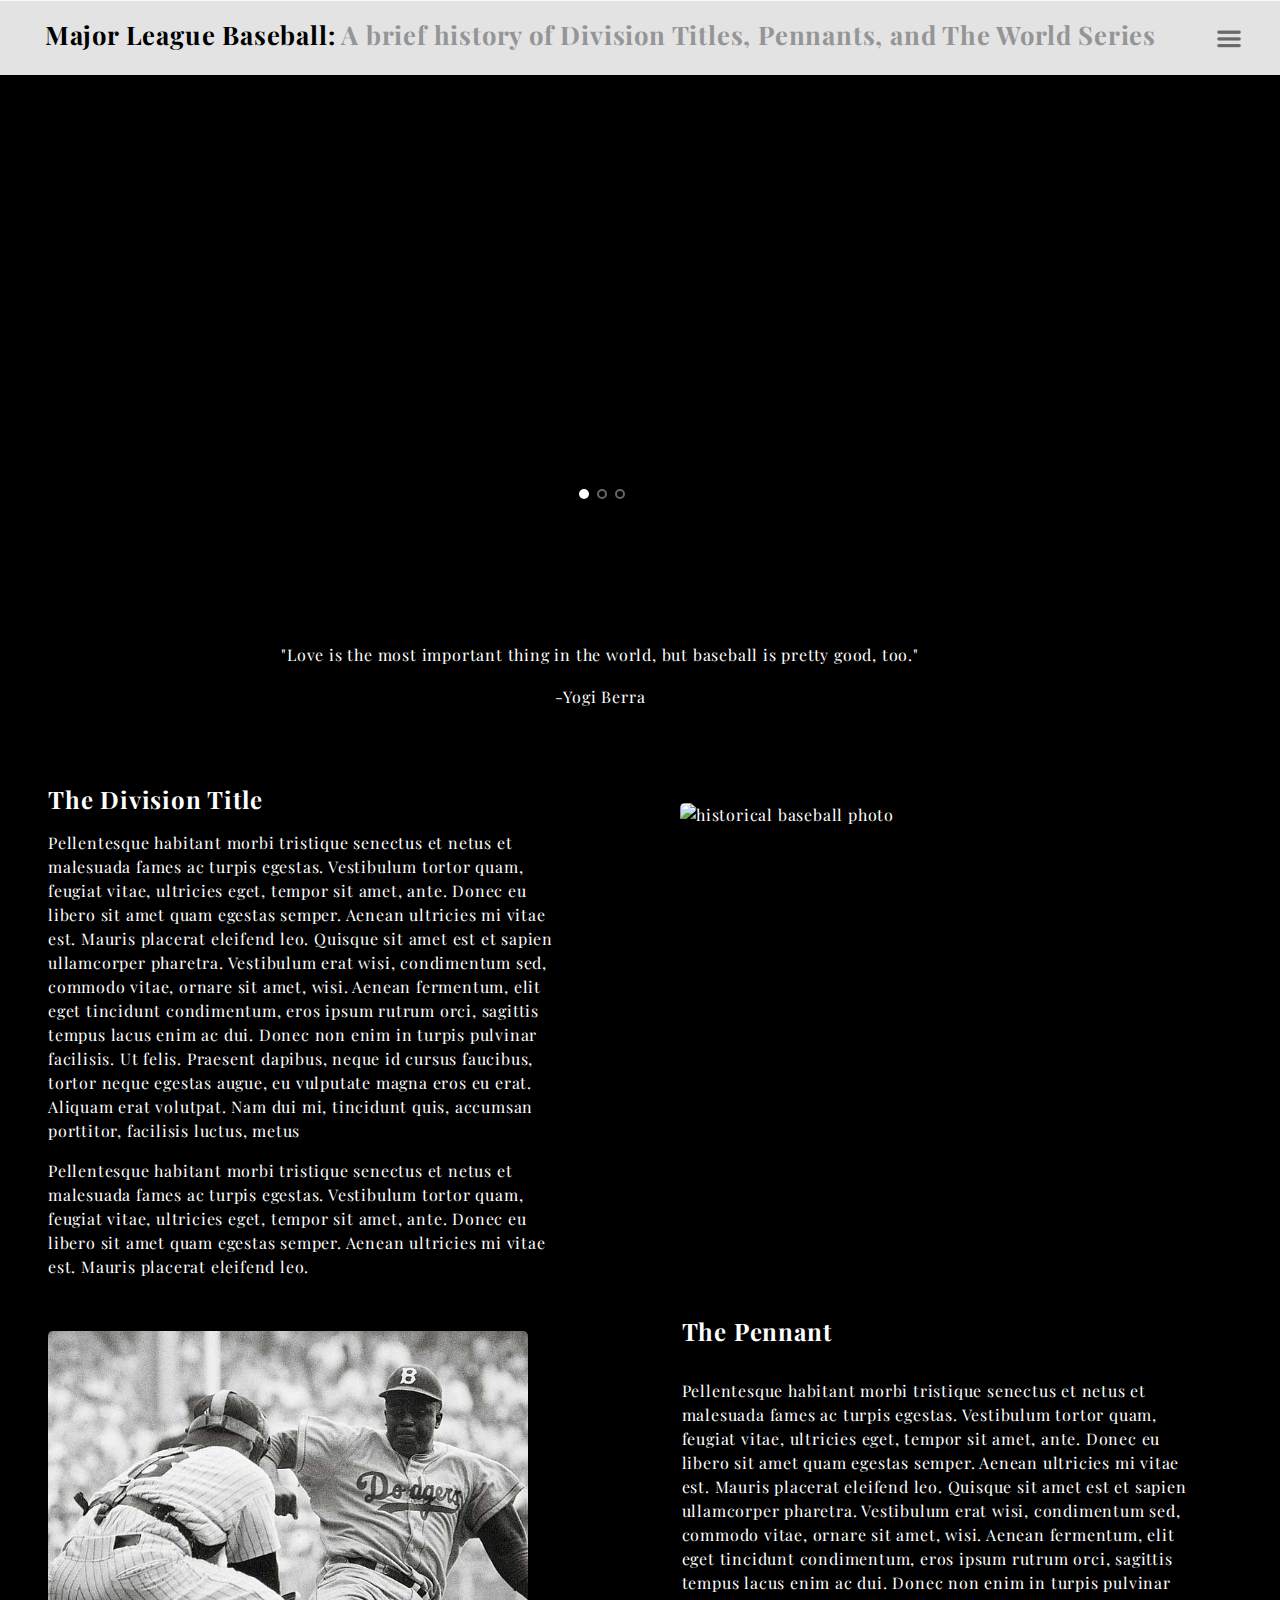
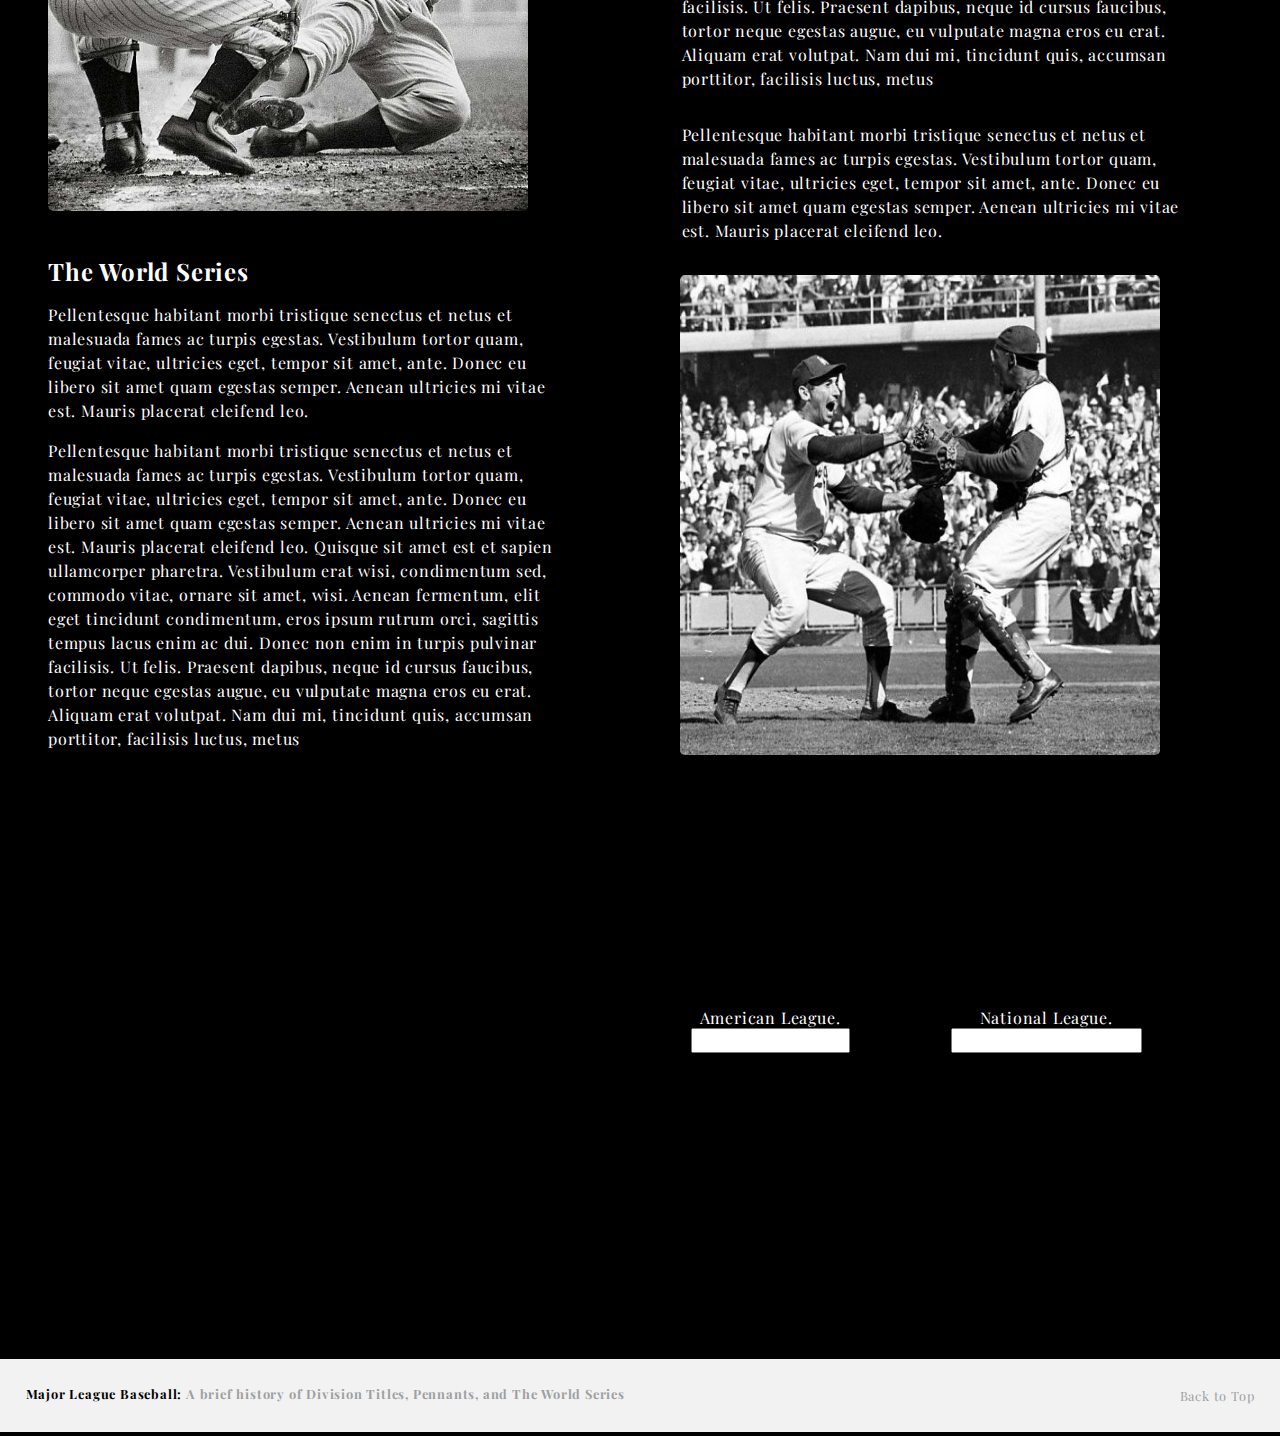
==== commit b14dbf58: "Links Updated" ====
--- a/mlb.html
+++ b/mlb.html
@@ -27,10 +27,18 @@
         <img src='imgs/dropdown.png'>
       </div>
       <ul id='dropdown'>
-        <li><img src='imgs/portfolio.png'></li>
-        <li><a href='mailto:mcgough.dan@gmail.com'><img src='imgs/email.png'></a></li>
-        <li><a href='https://www.facebook.com/mcgough.dan'><img src='imgs/facebook.png'></a></li>
-        <li><a href='http://instagram.com/dano_earl/'><img src='imgs/instagram.png'></a></li>
+        <li>
+          <a href='https://github.com/mcgough'><img src='imgs/github.png'></a>
+        </li>
+        <li>
+          <a href='mailto:mcgough.dan@gmail.com'><img src='imgs/email.png'></a>
+        </li>
+        <li>
+          <a href='https://www.facebook.com/mcgough.dan'><img src='imgs/facebook.png'></a>
+        </li>
+        <li>
+          <a href='https://www.linkedin.com/profile/public-profile-settings?trk=prof-edit-edit-public_profile'><img src='imgs/linkedin.png'></a>
+        </li>
       </ul>
     </header>
     <main>
@@ -106,9 +114,9 @@
         <li><a href='#top'>Back to Top</a></li>
       </ul>
     </footer>
-    <script src='jquery/jquery-1.11.2.js'></script>
-    <script src="unslider/unslider.js"></script>
-    <script src='jquery/scroll.js'></script>
-    <script src='js/mlb.js'></script>
+    <script src='scripts/jquery-1.11.2.js'></script>
+    <script src="scripts/unslider.js"></script>
+    <script src='scripts/scroll.js'></script>
+    <script src='scripts/mlb.js'></script>
   </body>
 </html?
--- a/css/style.css
+++ b/css/style.css
@@ -62,6 +62,7 @@
 }
 
 /* Banner */
+
 .banner {
   position: relative;
   overflow: auto;
